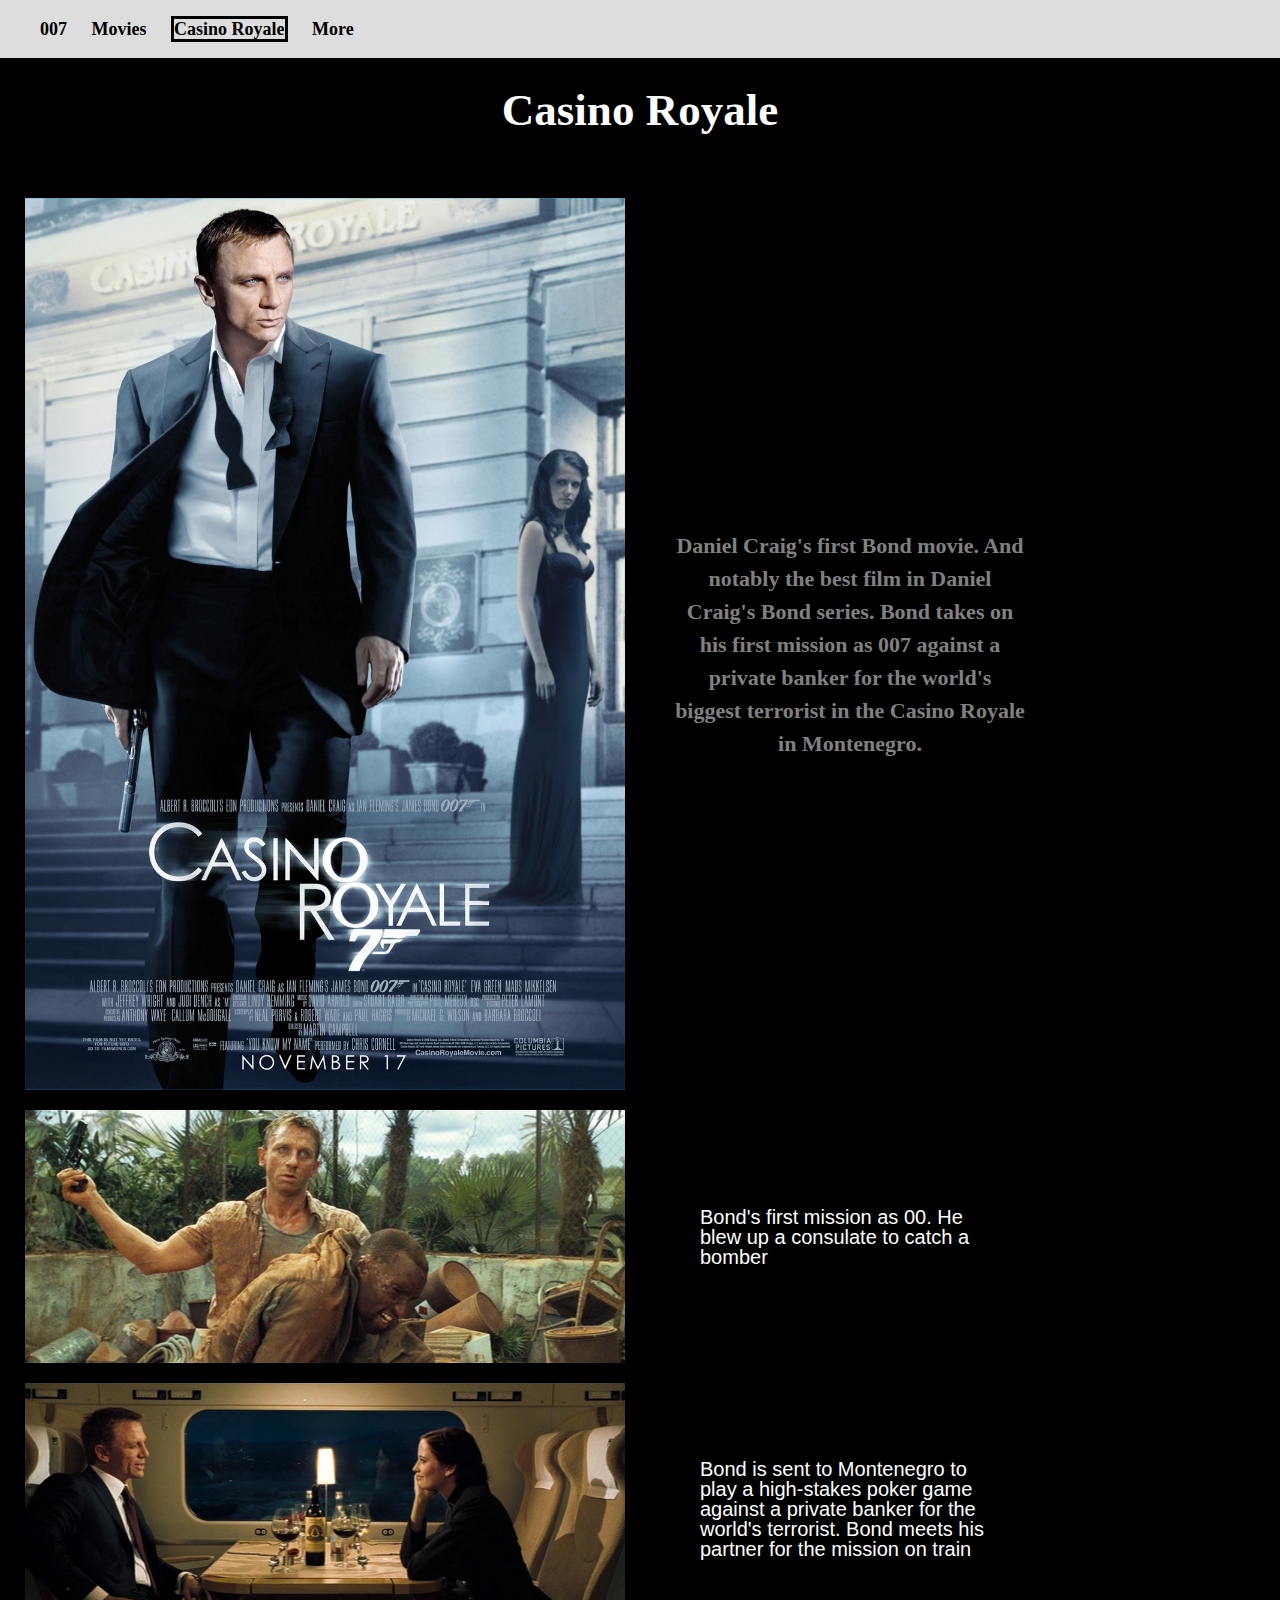
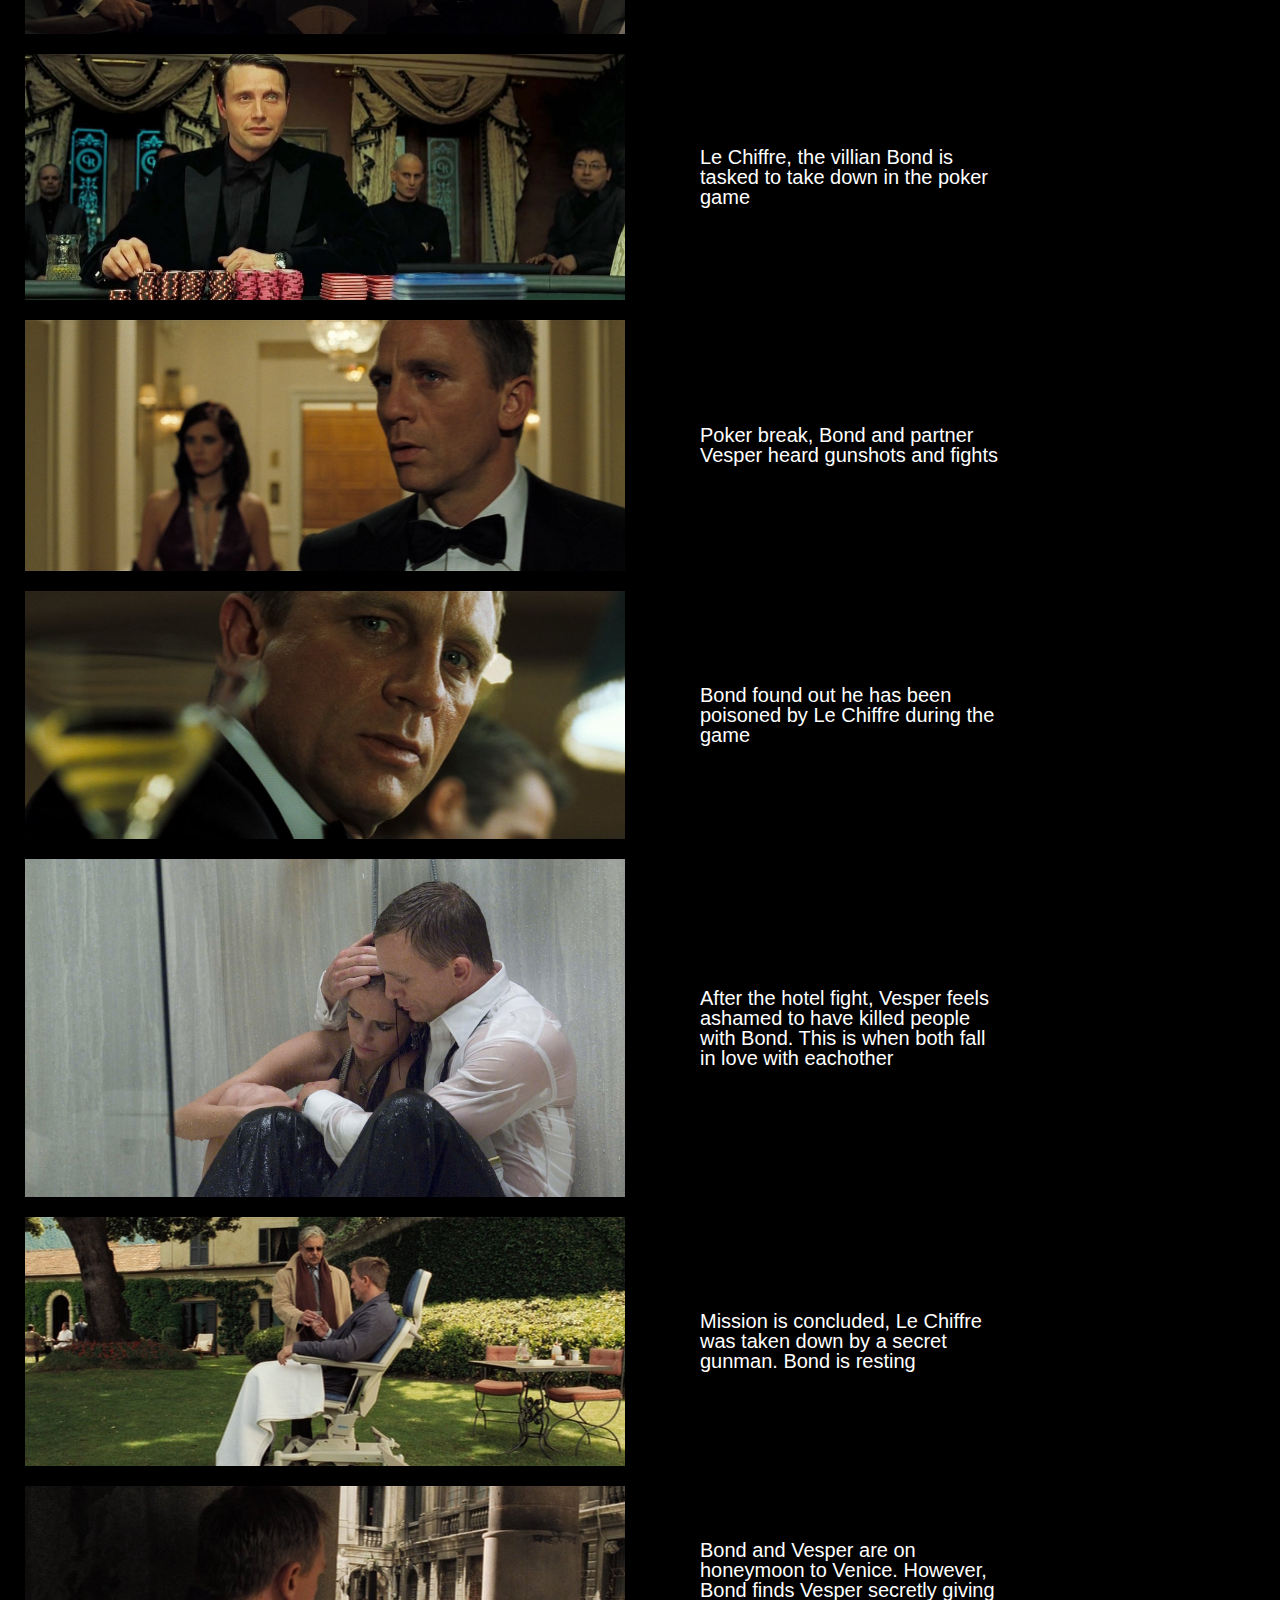
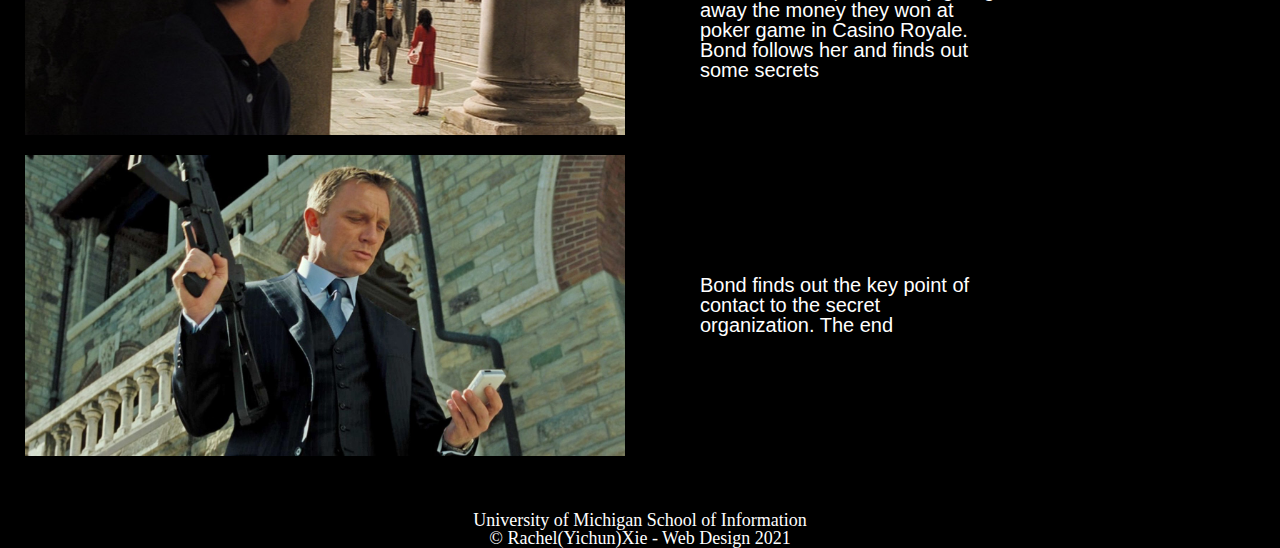
==== casinoroyal.html @ 3d625bf9 "Add files via upload" ====
<!DOCTYPE html>
<html lang="en">
  <head>
    <meta charset="utf-8">
    <meta name="viewport" content="width=device-width, initial-scale=1.0">

    <link rel="stylesheet" type="text/css" href="css/html5reset.css">
    <link rel="stylesheet" type="text/css" href="css/style.css">
   

    <title>Casino Royale</title>
  </head>
  <body>
    <div class="skip"><a href="#skip">Skip to Main Content</a></div>
   
    <nav>
        <ul>
            <li><a href="index.html">007</a></li>
            <li><a href="movies.html">Movies</a></li>
            <li><a class="current" href="casinoroyal.html">Casino Royale</a></li>
            <li><a href="more.html">More</a></li>
        </ul>
    </nav>
    
    <main class="container">
      
    <header id="main2">
      <h1 id="skip">Casino Royale</h1>
   
      <!-- <h2>Synopsis</h2> -->

    </header>
    
    <!-- <h2 id = "scene">Scenes</h2> -->
    <div class="scene"> 
        
          <img  src="images/haibao.png" alt="" />
          <h2><p id="bodytext">Daniel Craig's first Bond movie. And notably the best film in Daniel Craig's Bond series. Bond takes on his first mission as 007 against a private banker for the world's biggest terrorist in the Casino Royale in Montenegro. </p></h2>
      
          
          <img  src="images/gun.png" alt="" />
          <p>Bond's first mission as 00. He blew up a consulate to catch a bomber</p>
          <img  src="images/firstvesper.png" alt="" />
          <p>Bond is sent to Montenegro to play a high-stakes poker game against a private banker for the world's terrorist. Bond meets his partner for the mission on train</p>
          <img  src="images/lechieff.png" alt="" />
          <p>Le Chiffre, the villian Bond is tasked to take down in the poker game</p>
          <img  src="images/hotel1.png" alt="" />
          <p>Poker break, Bond and partner Vesper heard gunshots and fights</p>
          <img  src="images/poison.png" alt="" />
          <p>Bond found out he has been poisoned by Le Chiffre during the game</p>
          <img  src="images/vesperbond.png" alt="" />
          <p>After the hotel fight, Vesper feels ashamed to have killed people with Bond. This is when both fall in love with eachother</p>
          <img  src="images/rest1.png" alt="" />
          <p>Mission is concluded, Le Chiffre was taken down by a secret gunman. Bond is resting </p>
          <img  src="images/vesperbetray.png" alt="" />
          <p>Bond and Vesper are on honeymoon to Venice. However, Bond finds Vesper secretly giving away the money they won at poker game in Casino Royale. Bond follows her and finds out some secrets</p>
          <img  src="images/final.png" alt="" />
          <p>Bond finds out the key point of contact to the secret organization. The end</p>
          
         
    </div>
  
    </main>
    <footer>
      <p>University of Michigan School of Information <br/>
        &copy; Rachel(Yichun)Xie - Web Design 2021</p>
    </footer>
  </body>
</html>
---- css/style.css ----
html{
    scroll-behavior: smooth;
}

body{
  background-color: black;
  font-size: 18px;
  margin: 0;
  padding: 0;
  color: white;
  min-height: 100vh;
  display: grid;
  grid-template-rows: auto 1fr auto;
  
}



h1{
  font-size: 45px;
  line-height: 1;
  padding: 30px 0;
  text-align: center;
  color: white;
}

h2{
  font-size: 22px;
  line-height: 1.5;
  color: white;
  

}

nav ul{
  list-style-type: none;
}

nav li{
  display: inline;
  padding-right: 20px;
}

nav{
  background-color: #ddd;
  padding: 20px 40px;    
  text-align: left;   
}

header p{
  color: white;
  font-size: 20px;
  padding: 0 30px 20px 50px;
  text-align: left;
}

footer{
    
  background-color: black;
  color: white;
  padding-top: 30px;
  text-align: center;
}



nav a{
  color: black;
  font-weight: bold;
  
  text-decoration: none;
}
 
/* Requirement 2 code here*/
nav a:hover {
  text-decoration: underline;
  text-decoration-color: gold;
  
}
  


.current{
  border-color: black;
  border-style: solid;

}




.container{
  
  display:grid;
  grid-template-columns: 1fr 5fr 1fr;
  grid-template-rows: auto;
  grid-row-gap: 15px;
}


header{
  background-position: center; /* Parallax effect */
  color: white;
  height: 750px; /* Parallax effect */
  
  display: grid;
  
  grid-column: 1/ -1; 
  grid-row: 1/ span 1;
  
}



#main{
    position:static;
    color: white;
    height: 700px;
}

#main2{
    height: 100px;
}


#main3{
    height: 700px;
    
}

#bodytext{
  display: block;
    color: gray;
    text-align: center;
    
}

#bodytext2{
  display: block;
    color: gray;
    text-align: center;
    text-decoration: underline;


}


.scene{
    display: flex;
    flex-wrap: wrap;
    justify-content: center;
    align-items: center;
    flex-flow: column;
    flex-direction: column;
    margin: auto;

  }
 
    

.scene > img{
    display: block;
    border: none;
    margin: 10px;
    width:400px;
   
    
  }

.scene > p{

  font-family: sans-serif;
  padding-left: 50px;
  padding-right: 50px;


}
  
.scene > h2{

  padding-left: 25px;
  padding-right: 25px;

}

#para{
  padding-bottom: 50px;

  

}

.container > h2{

  display: grid;
  justify-content: center;

}

.skip a{
  background: white;
  left: 0;
  padding: 6px;
  -webkit-transition: top 1s ease-out;
  transition: top 1s ease-out;
  z-index: 1;

  
  position: absolute;
  top: -40px;

}


@media screen and (min-width: 900px){
  header{
    display: flex;
    flex-direction: column;
    justify-content: space-around;

  }
  .nav{
    display: flex;
    flex-direction: row;
    padding: 15px;

  }
  
  .scene{
    display: grid;
    grid-column-start: 1/ -1;
    grid-column-gap: 15px;
    grid-template-columns: 3fr 5fr;
    margin: auto;
    padding: 15px;
    overflow: scroll;
   
  
  }

  
.scene > p{
  font-size: 20px;
  width: 300px;



}
  .scene > img{

    display: inline-block;
    border: none;
    margin: 10px;
    width:600px;

  }

  .scene > iframe{
    width: 600px;
    height: 400px;




  }


}
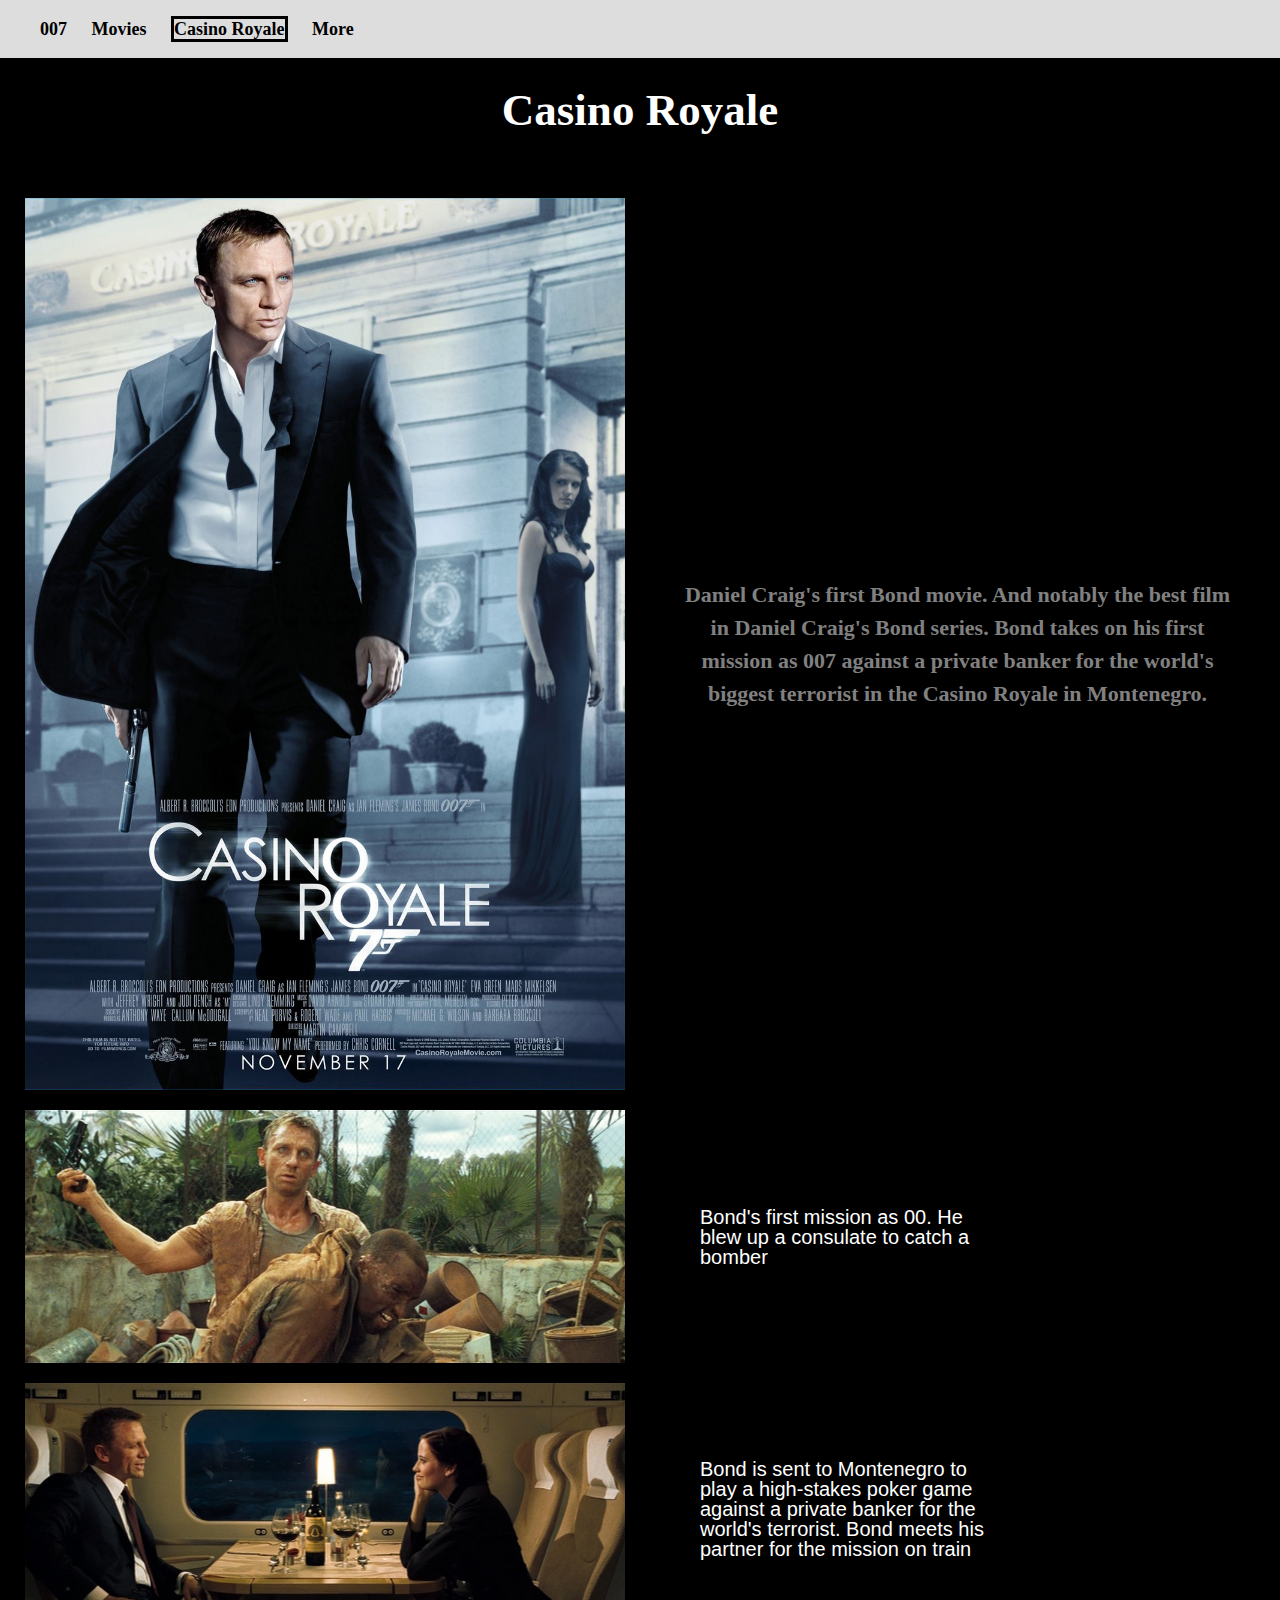
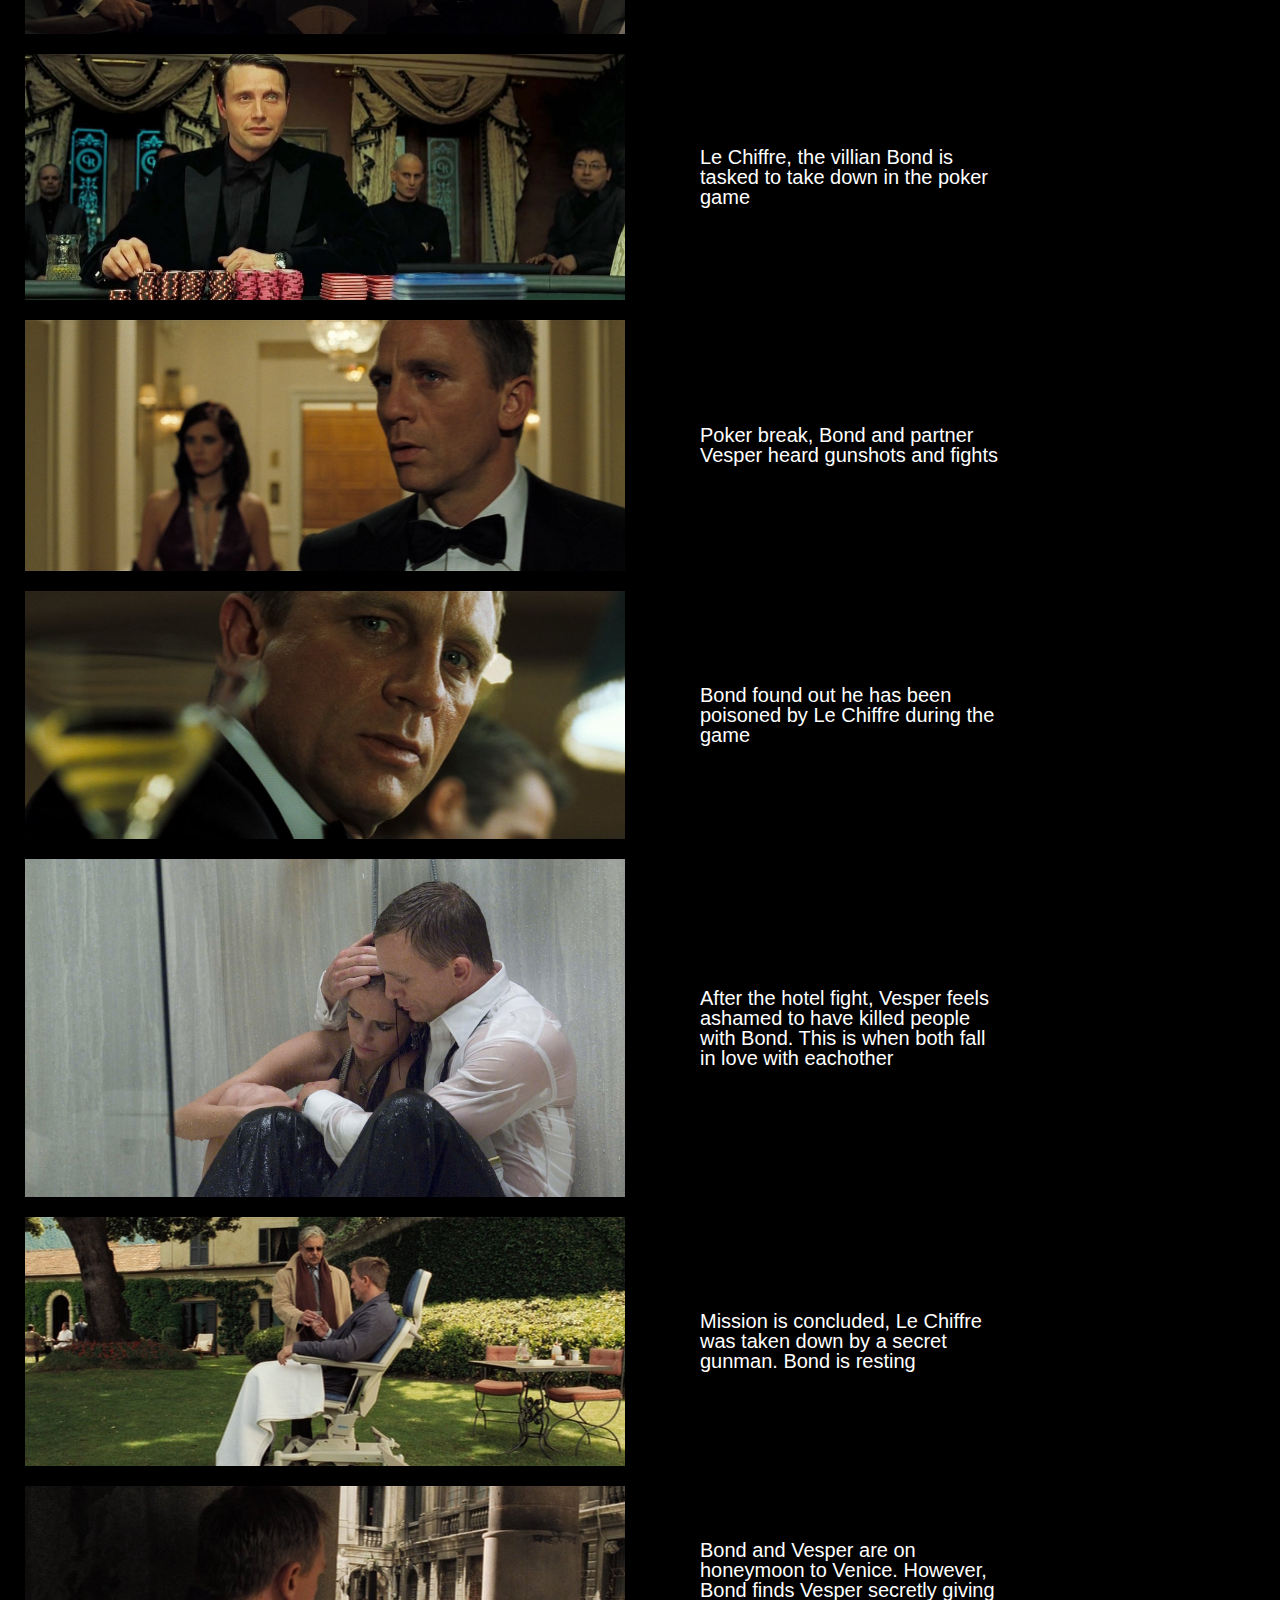
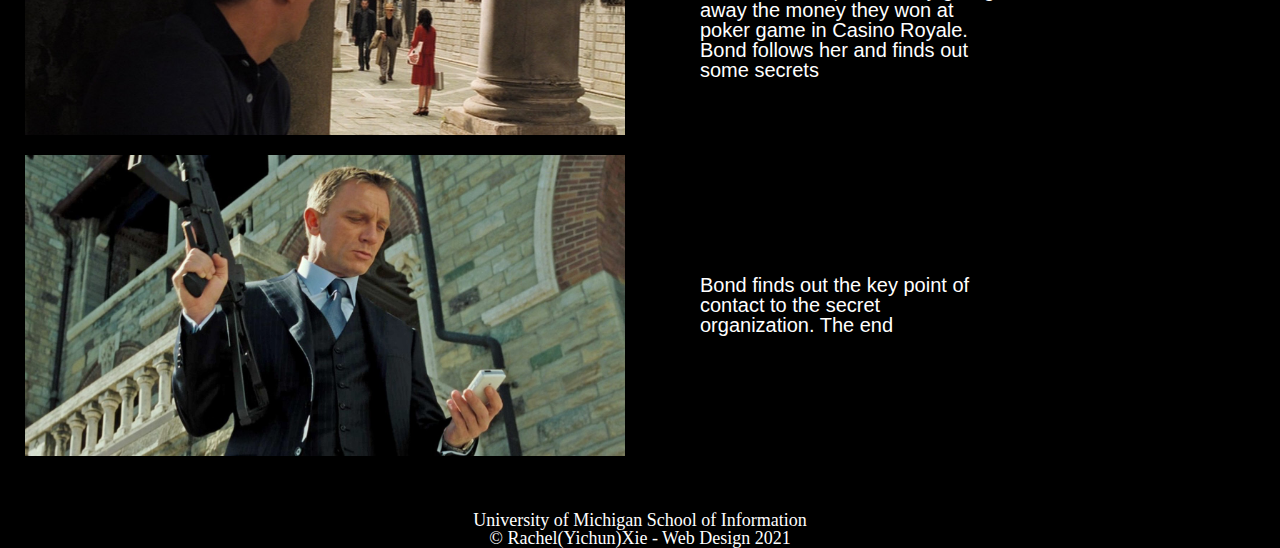
==== commit ad8c5566: "c" ====
--- a/casinoroyal.html
+++ b/casinoroyal.html
@@ -39,7 +39,7 @@
       
           
           <img  src="images/gun.png" alt="" />
-          <p>Bond's first mission as 00. He blew up a consulate to catch a bomber</p>
+          <p >Bond's first mission as 00. He blew up a consulate to catch a bomber</p>
           <img  src="images/firstvesper.png" alt="" />
           <p>Bond is sent to Montenegro to play a high-stakes poker game against a private banker for the world's terrorist. Bond meets his partner for the mission on train</p>
           <img  src="images/lechieff.png" alt="" />
--- a/css/style.css
+++ b/css/style.css
@@ -92,7 +92,7 @@
 .container{
   
   display:grid;
-  grid-template-columns: 1fr 5fr 1fr;
+  grid-template-columns: 100%;
   grid-template-rows: auto;
   grid-row-gap: 15px;
 }
@@ -141,9 +141,13 @@
     text-align: center;
     text-decoration: underline;
 
-
-}
-
+}
+
+#bodytext3{
+  display: block;
+    text-align: center;
+    
+}
 
 .scene{
     display: flex;
@@ -185,9 +189,6 @@
 
 #para{
   padding-bottom: 50px;
-
-  
-
 }
 
 .container > h2{
@@ -212,7 +213,7 @@
 }
 
 
-@media screen and (min-width: 900px){
+@media screen and (min-width: 800px){
   header{
     display: flex;
     flex-direction: column;
@@ -230,15 +231,26 @@
     display: grid;
     grid-column-start: 1/ -1;
     grid-column-gap: 15px;
-    grid-template-columns: 3fr 5fr;
+    grid-template-columns: 1fr 1fr;
+    align-content: center;
     margin: auto;
     padding: 15px;
     overflow: scroll;
    
-  
-  }
-
-  
+  }
+
+  .container{
+  
+    display:grid;
+    grid-template-columns: 100%;
+    grid-template-rows: auto;
+    grid-row-gap: 15px;
+  }
+
+
+
+
+
 .scene > p{
   font-size: 20px;
   width: 300px;
@@ -259,9 +271,6 @@
     width: 600px;
     height: 400px;
 
-
-
-
   }
 
 
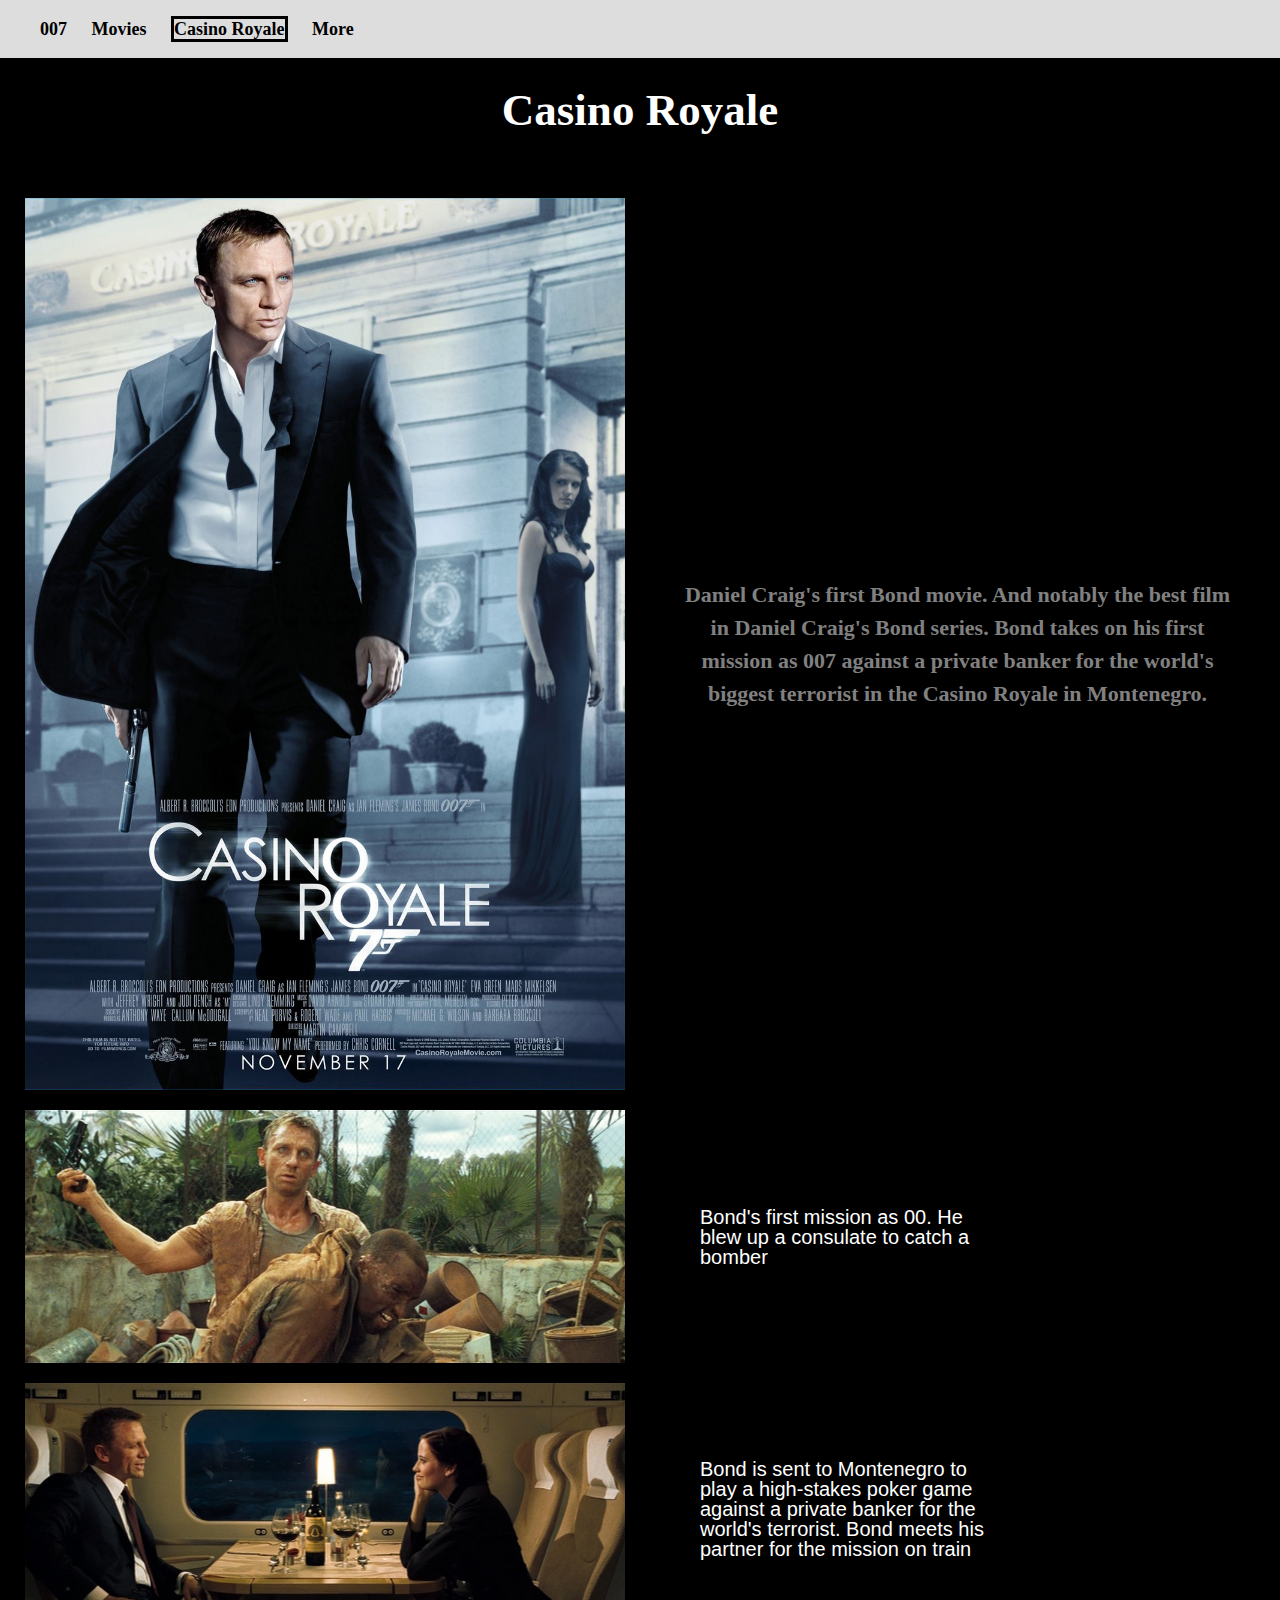
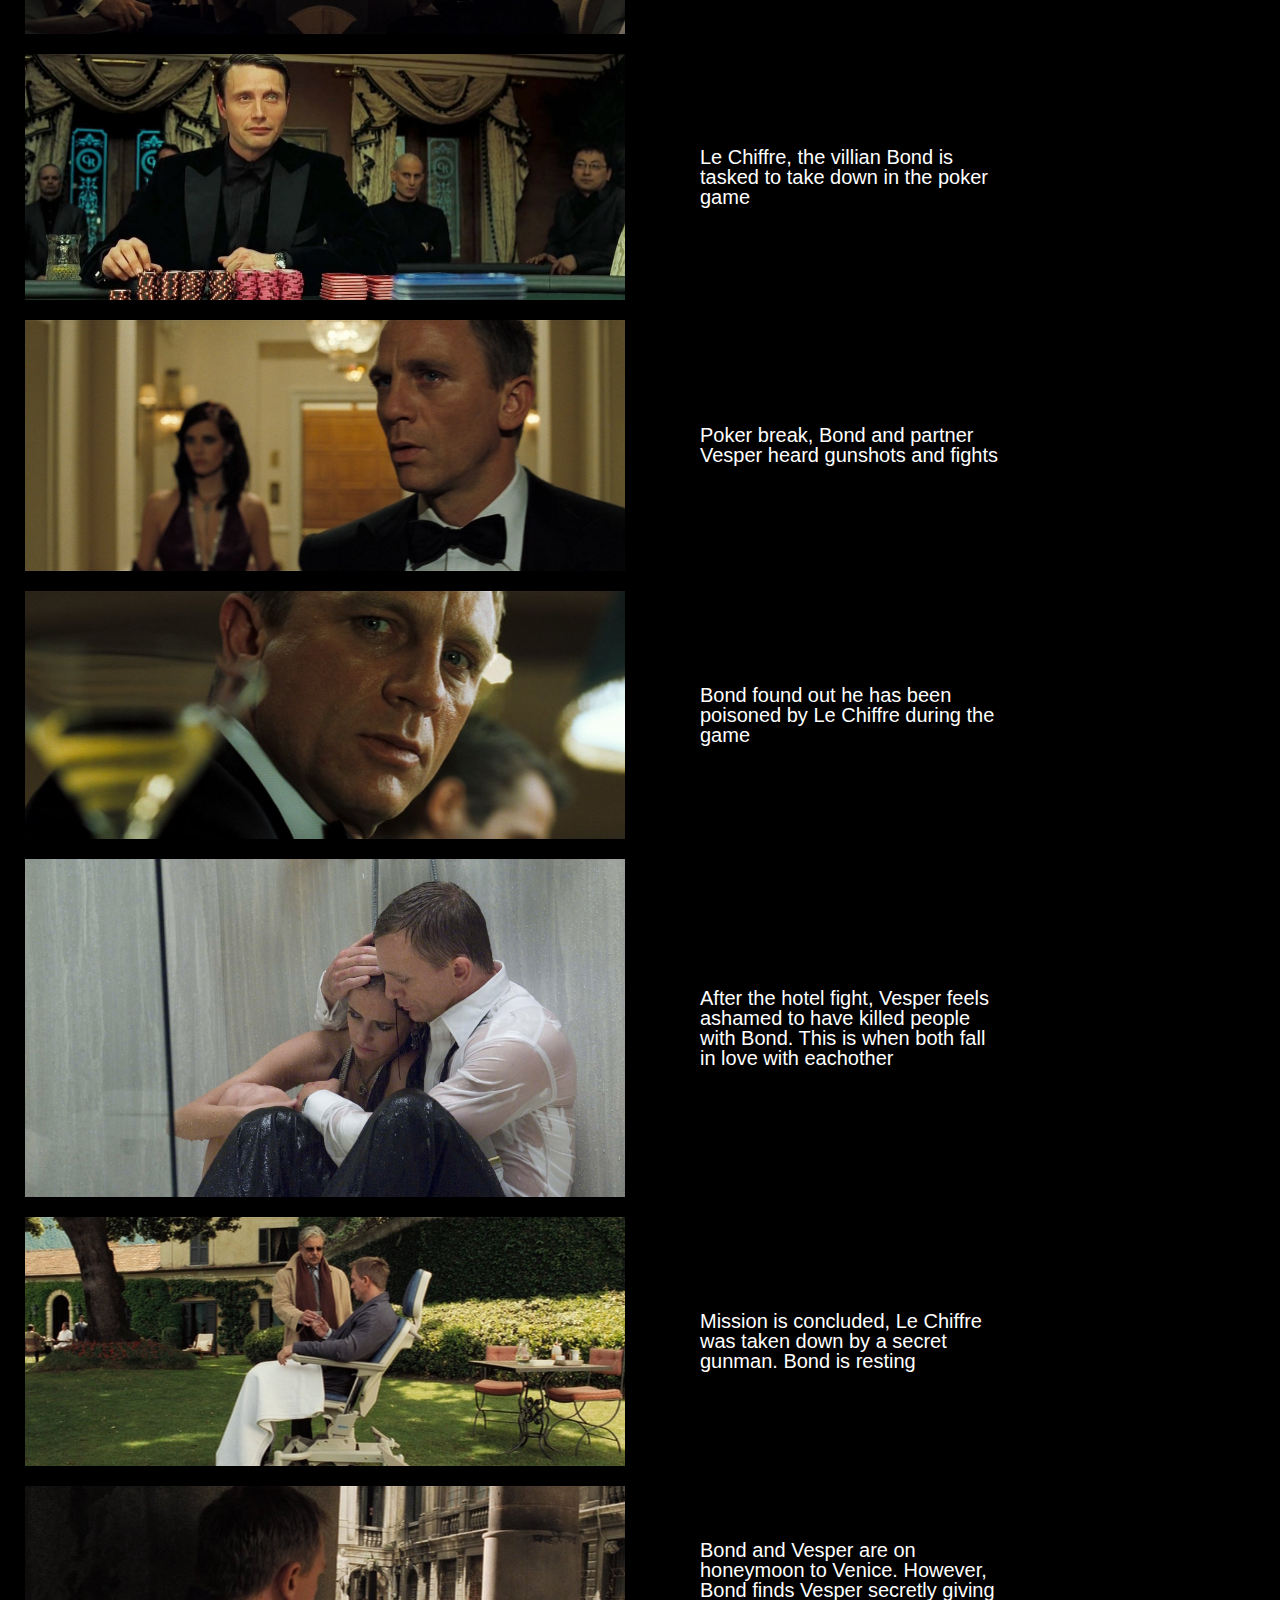
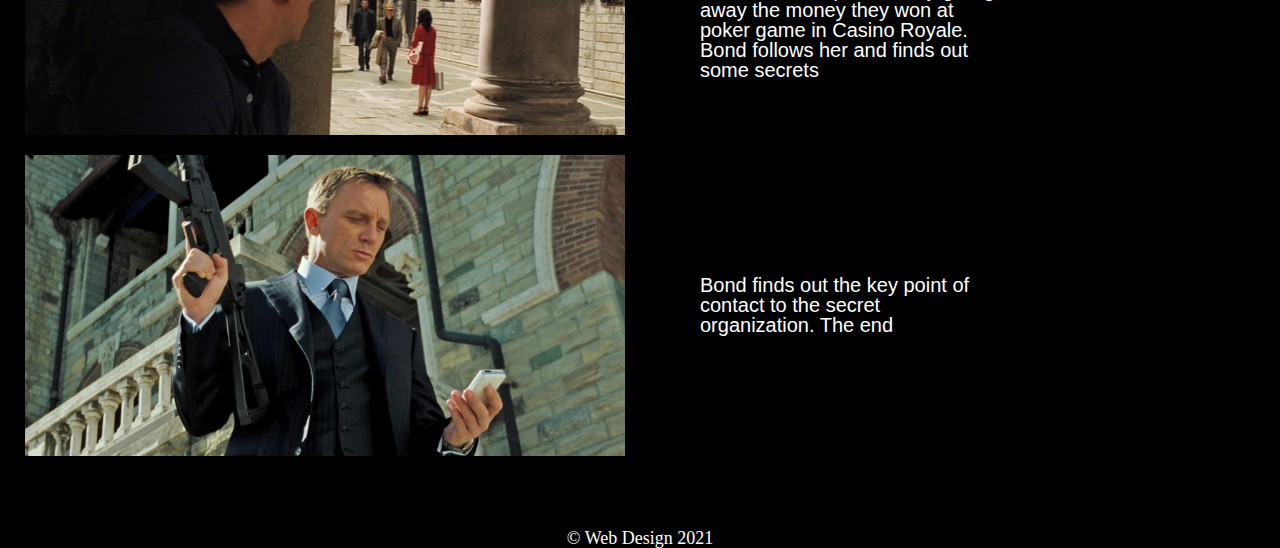
==== commit b49044a3: "c" ====
--- a/casinoroyal.html
+++ b/casinoroyal.html
@@ -62,8 +62,8 @@
   
     </main>
     <footer>
-      <p>University of Michigan School of Information <br/>
-        &copy; Rachel(Yichun)Xie - Web Design 2021</p>
+      <p> <br/>
+        &copy; Web Design 2021</p>
     </footer>
   </body>
 </html>
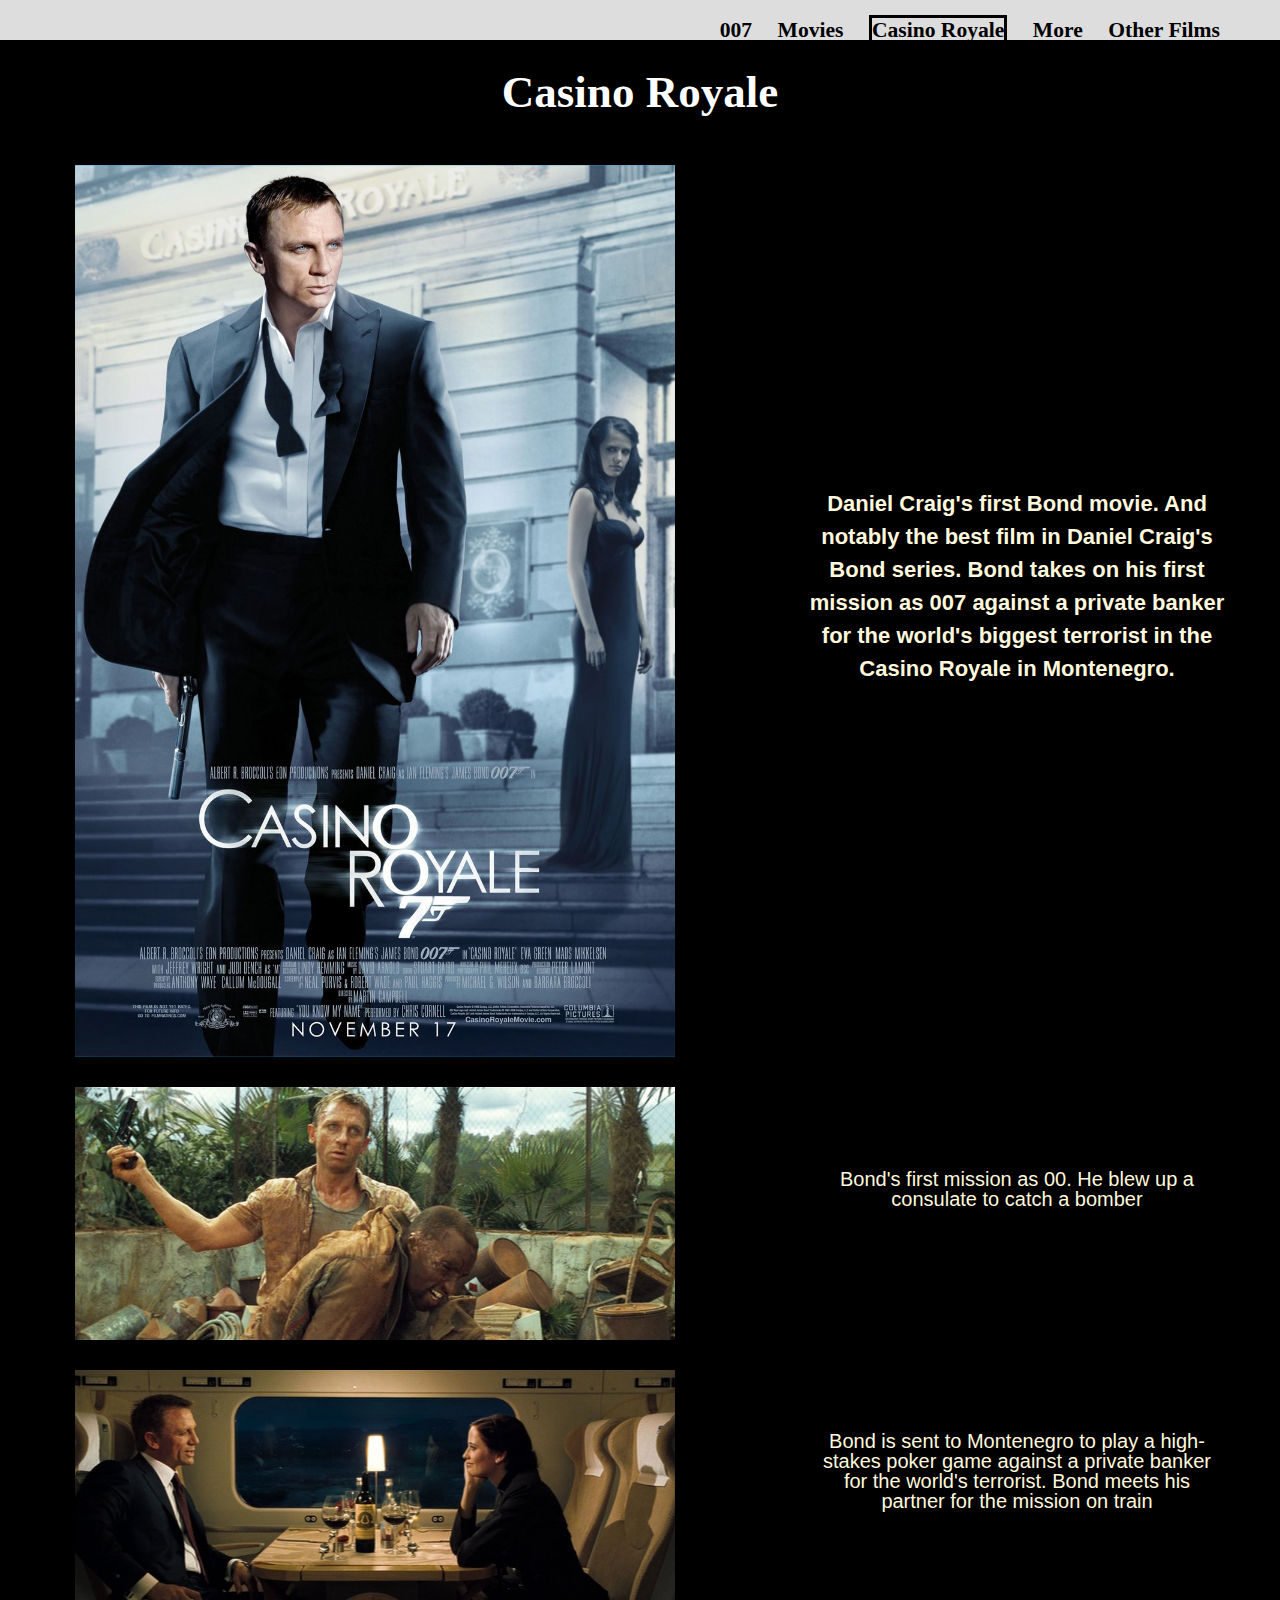
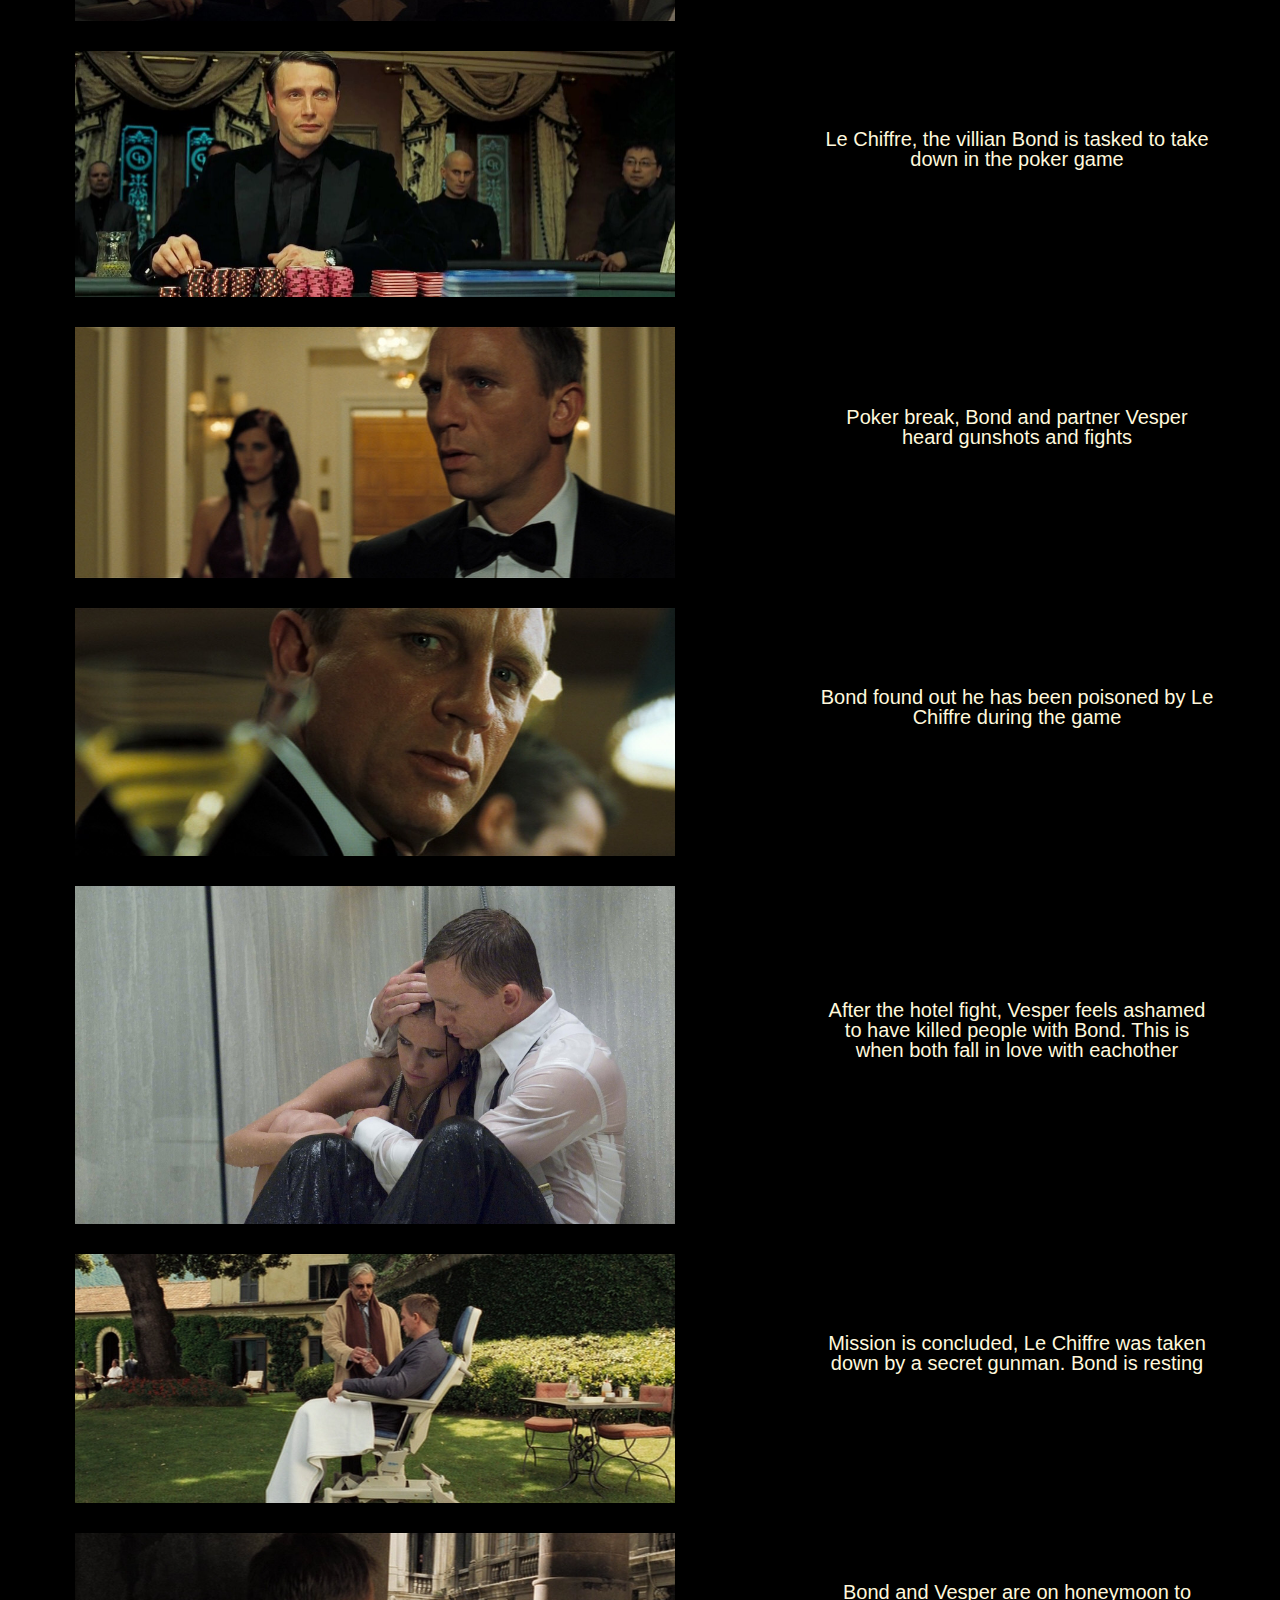
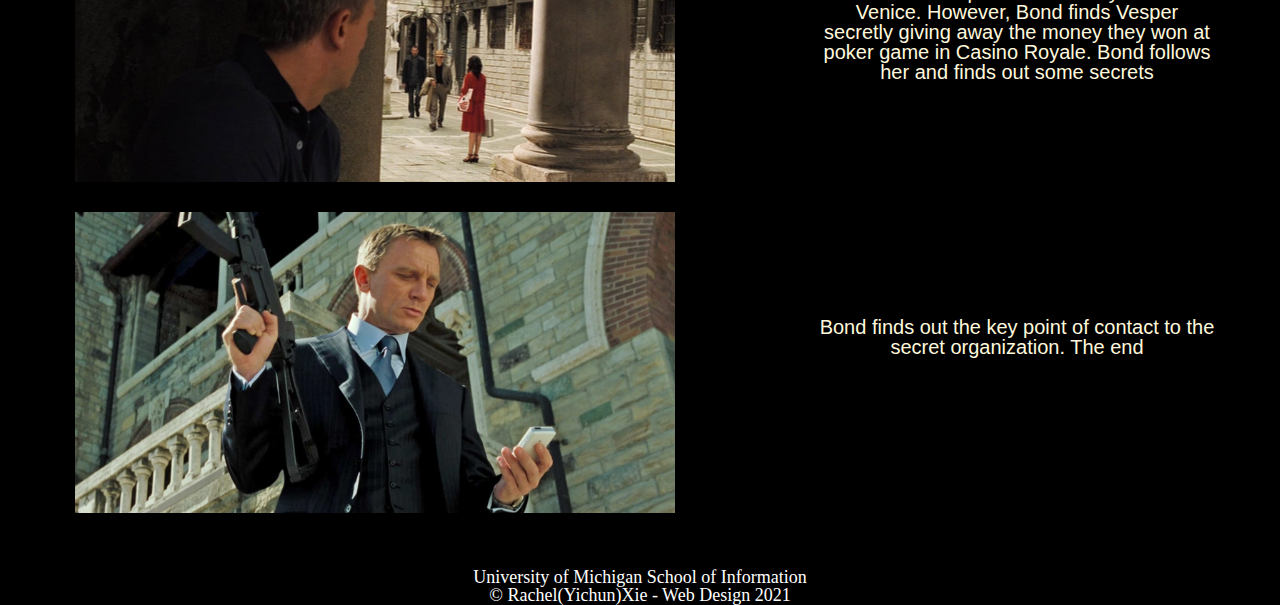
==== commit cc295aaf: "c" ====
--- a/casinoroyal.html
+++ b/casinoroyal.html
@@ -19,10 +19,11 @@
             <li><a href="movies.html">Movies</a></li>
             <li><a class="current" href="casinoroyal.html">Casino Royale</a></li>
             <li><a href="more.html">More</a></li>
+            <li><a href="Other.html">Other Films</a></li>
         </ul>
     </nav>
     
-    <main class="container">
+    <main >
       
     <header id="main2">
       <h1 id="skip">Casino Royale</h1>
@@ -34,36 +35,50 @@
     <!-- <h2 id = "scene">Scenes</h2> -->
     <div class="scene"> 
         
-          <img  src="images/haibao.png" alt="" />
-          <h2><p id="bodytext">Daniel Craig's first Bond movie. And notably the best film in Daniel Craig's Bond series. Bond takes on his first mission as 007 against a private banker for the world's biggest terrorist in the Casino Royale in Montenegro. </p></h2>
+          <img src="images/haibao.png" alt="man in suit with a gun"> </img>
+          <h2><p id="para">Daniel Craig's first Bond movie. And notably the best film in Daniel Craig's Bond series. Bond takes on his first mission as 007 against a private banker for the world's biggest terrorist in the Casino Royale in Montenegro. </p></h2>
       
           
-          <img  src="images/gun.png" alt="" />
-          <p >Bond's first mission as 00. He blew up a consulate to catch a bomber</p>
-          <img  src="images/firstvesper.png" alt="" />
-          <p>Bond is sent to Montenegro to play a high-stakes poker game against a private banker for the world's terrorist. Bond meets his partner for the mission on train</p>
-          <img  src="images/lechieff.png" alt="" />
-          <p>Le Chiffre, the villian Bond is tasked to take down in the poker game</p>
-          <img  src="images/hotel1.png" alt="" />
-          <p>Poker break, Bond and partner Vesper heard gunshots and fights</p>
-          <img  src="images/poison.png" alt="" />
-          <p>Bond found out he has been poisoned by Le Chiffre during the game</p>
-          <img  src="images/vesperbond.png" alt="" />
-          <p>After the hotel fight, Vesper feels ashamed to have killed people with Bond. This is when both fall in love with eachother</p>
+          <img src="images/gun.png" alt="man held another man by his neck with a gun"></img>
+          <p id="para">Bond's first mission as 00. He blew up a consulate to catch a bomber</p>
+          <img   src="images/firstvesper.png" alt="man and woman on the train with wine" />
+          <p id="para">Bond is sent to Montenegro to play a high-stakes poker game against a private banker for the world's terrorist. Bond meets his partner for the mission on train</p>
+          <img  src="images/lechieff.png" alt="villain at the poker table in casino" />
+          <p id="para">Le Chiffre, the villian Bond is tasked to take down in the poker game</p>
+          <img  src="images/hotel1.png" alt="man and woman in frame shocked" />
+          <p id="para">Poker break, Bond and partner Vesper heard gunshots and fights</p>
+          <img  src="images/poison.png" alt="man found out poison in his drink" />
+          <p id="para">Bond found out he has been poisoned by Le Chiffre during the game</p>
+          <img  src="images/vesperbond.png" alt="man hold crying woman in shower" />
+          <p id="para">After the hotel fight, Vesper feels ashamed to have killed people with Bond. This is when both fall in love with eachother</p>
           <img  src="images/rest1.png" alt="" />
-          <p>Mission is concluded, Le Chiffre was taken down by a secret gunman. Bond is resting </p>
+          <p id="para">Mission is concluded, Le Chiffre was taken down by a secret gunman. Bond is resting </p>
           <img  src="images/vesperbetray.png" alt="" />
-          <p>Bond and Vesper are on honeymoon to Venice. However, Bond finds Vesper secretly giving away the money they won at poker game in Casino Royale. Bond follows her and finds out some secrets</p>
+          <p id="para">Bond and Vesper are on honeymoon to Venice. However, Bond finds Vesper secretly giving away the money they won at poker game in Casino Royale. Bond follows her and finds out some secrets</p>
           <img  src="images/final.png" alt="" />
-          <p>Bond finds out the key point of contact to the secret organization. The end</p>
+          <p id="para">Bond finds out the key point of contact to the secret organization. The end</p>
           
          
     </div>
+
+
+    <!-- <div class="flip-card">
+      <div class="flip-card-inner">
+        <div class="flip-card-front">
+          <img src="img/haibao.png" alt="Avatar" >
+        </div>
+        <div class="flip-card-back">
+          <h1>John Doe</h1>
+          <p>Architect & Engineer</p>
+          <p>We love that guy</p>
+        </div>
+      </div>
+    </div> -->
   
     </main>
     <footer>
-      <p> <br/>
-        &copy; Web Design 2021</p>
+      <p> University of Michigan School of Information <br/>
+        &copy; Rachel(Yichun)Xie - Web Design 2021</p>
     </footer>
   </body>
 </html>
--- a/css/style.css
+++ b/css/style.css
@@ -9,9 +9,9 @@
   padding: 0;
   color: white;
   min-height: 100vh;
-  display: grid;
+  /* display: grid;
   grid-template-rows: auto 1fr auto;
-  
+   */
 }
 
 
@@ -34,6 +34,7 @@
 
 nav ul{
   list-style-type: none;
+
 }
 
 nav li{
@@ -89,24 +90,11 @@
 
 
 
-.container{
-  
-  display:grid;
-  grid-template-columns: 100%;
-  grid-template-rows: auto;
-  grid-row-gap: 15px;
-}
-
-
 header{
   background-position: center; /* Parallax effect */
   color: white;
   height: 750px; /* Parallax effect */
   
-  display: grid;
-  
-  grid-column: 1/ -1; 
-  grid-row: 1/ span 1;
   
 }
 
@@ -140,7 +128,9 @@
     color: gray;
     text-align: center;
     text-decoration: underline;
-
+    font-family: Verdana, Geneva, Tahoma, sans-serif;
+    text-decoration-style: double;
+   
 }
 
 #bodytext3{
@@ -150,23 +140,69 @@
 }
 
 .scene{
-    display: flex;
+
+  display: flex;
+  flex-wrap: wrap;
+  justify-content: center;
+  align-items: center;
+  flex-flow: column;
+  flex-direction: column;
+  margin: auto;
+  padding-right: 30px;
+  padding-left: 30px;
+  
+  padding-top: 20px;
+  padding-bottom: 20px;
+  padding-left: 20px;
+  padding-right: 20px;
+
+
+  
+
+
+    /* display: grid;
     flex-wrap: wrap;
     justify-content: center;
     align-items: center;
+    margin-bottom: 70px;
     flex-flow: column;
     flex-direction: column;
+    margin: auto; */
+
+    /* display: grid;
+    grid-template-columns: 1.5fr 1fr;
+    grid-column: 1/4;
+    grid-row: auto;
+    grid-column-gap: 20px;
     margin: auto;
-
-  }
- 
-    
+    padding: 15px;
+    overflow: scroll; */
+
+
+
+
+}
+
+   
+    
+
+/* #cover{
+
+  display: flex;
+  justify-content: space-around;
+
+} */
 
 .scene > img{
-    display: block;
+    display: grid;
     border: none;
     margin: 10px;
-    width:400px;
+    border: lightslategrey;
+
+    max-width: 500px;
+    padding-left: 50px;
+    padding-right: 50px;
+
    
     
   }
@@ -176,6 +212,8 @@
   font-family: sans-serif;
   padding-left: 50px;
   padding-right: 50px;
+  border-style: dashed;
+  
 
 
 }
@@ -187,15 +225,12 @@
 
 }
 
-#para{
-  padding-bottom: 50px;
-}
-
-.container > h2{
-
-  display: grid;
-  justify-content: center;
-
+
+
+
+.moreflex > iframe{
+  width:480px;
+  height:300px;
 }
 
 .skip a{
@@ -212,66 +247,124 @@
 
 }
 
-
-@media screen and (min-width: 800px){
-  header{
+.moreflex{
+
     display: flex;
     flex-direction: column;
-    justify-content: space-around;
-
-  }
-  .nav{
-    display: flex;
-    flex-direction: row;
-    padding: 15px;
-
-  }
+    align-content: center;
+    justify-content: center;
+    align-items: center;
+    padding-top: 20px;
+    padding-bottom: 20px;
+    padding-left: 20px;
+    padding-right: 20px;
+    flex-flow: column;
+}
+
+#para{
+
+  color:  cornsilk;
+  font-family: sans-serif;
+  text-align: center;
+  padding-bottom: 50px;
+  border-style: dashed;
+
+
+
+}
+
+
+/* .flip-card {
+  background-color: transparent;
+  width: 300px;
+  height: 200px;
+  border: 1px solid #f1f1f1;
+  perspective: 1000px;
+  min-width: 500px;
+  padding-left: 50px;
+  padding-right: 50px; */
+
+
+
+@media screen and (min-width: 800px){
   
   .scene{
+
     display: grid;
-    grid-column-start: 1/ -1;
-    grid-column-gap: 15px;
-    grid-template-columns: 1fr 1fr;
+    grid-template-columns: 1.5fr 1fr;
+    grid-template-rows: auto;
+    grid-column-gap: 20px;
+    justify-content: center;
     align-content: center;
+    align-items: center;
+    grid-template-columns: repeat(auto-fill);
+    grid-gap: 10px;
     margin: auto;
     padding: 15px;
-    overflow: scroll;
+    overflow: hidden;
    
   }
 
-  .container{
-  
-    display:grid;
-    grid-template-columns: 100%;
-    grid-template-rows: auto;
-    grid-row-gap: 15px;
-  }
-
-
-
+
+
+.scene > img{
+
+  margin:10px;
+  min-width: 600px;
+  
+}
 
 
 .scene > p{
   font-size: 20px;
-  width: 300px;
-
-
-
-}
-  .scene > img{
-
-    display: inline-block;
-    border: none;
-    margin: 10px;
-    width:600px;
-
-  }
-
-  .scene > iframe{
-    width: 600px;
-    height: 400px;
-
-  }
-
-
-}+
+}
+  
+  .moreflex > iframe{
+    width: 650px;
+    height: 450px;
+
+  }
+
+  nav ul{
+    
+    float: right;
+    font-size: larger;
+    
+  }
+
+}
+
+
+@media screen and (min-width: 1200px){
+  .moreflex {
+
+  /* display: flex;
+  flex-flow: row;
+  flex-wrap: wrap;
+  justify-content: center;
+  align-items: center;
+  flex-flow: column;
+  flex-direction: column;
+  margin: auto; 
+  } */
+
+
+
+
+  .moreflex > iframe{
+    width: 730px;
+    height: 520px;
+  }
+
+
+  nav ul{
+    
+    float: right;
+    font-size: larger;
+    
+  }
+
+
+
+  }}}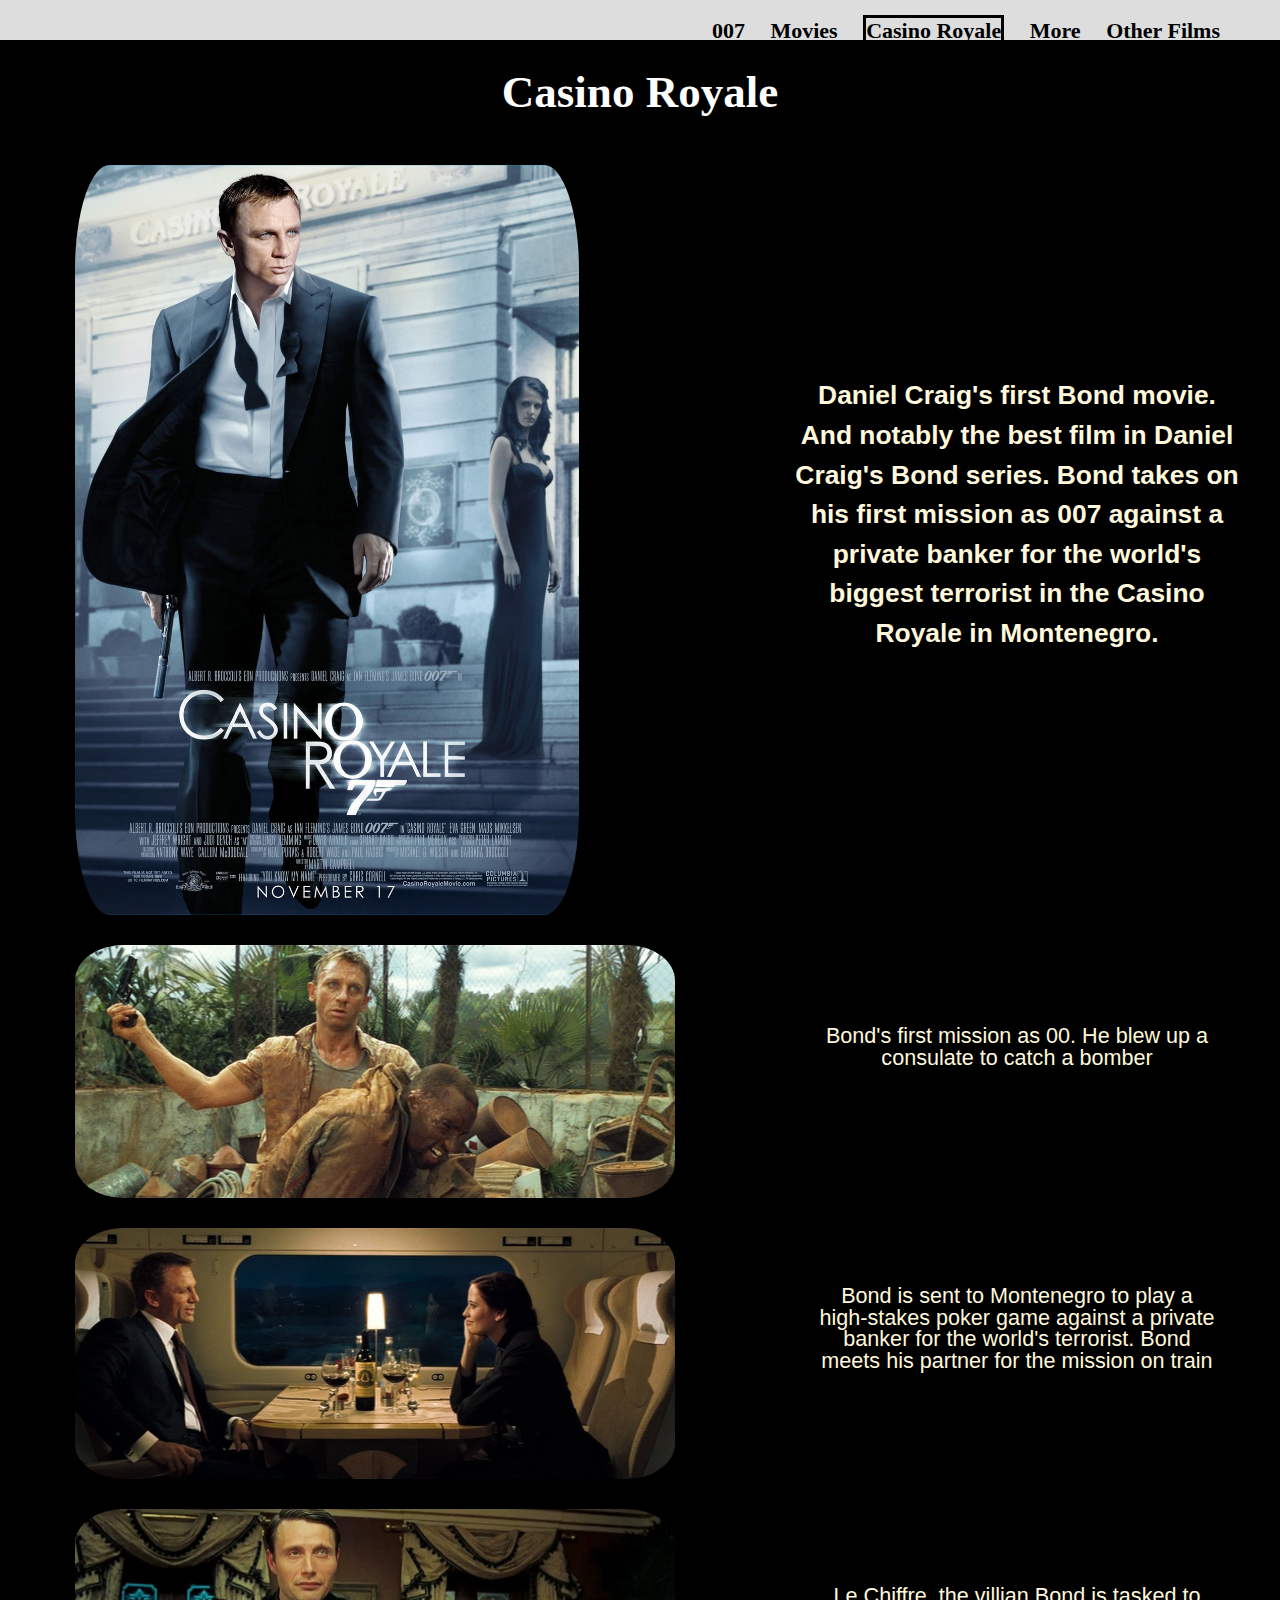
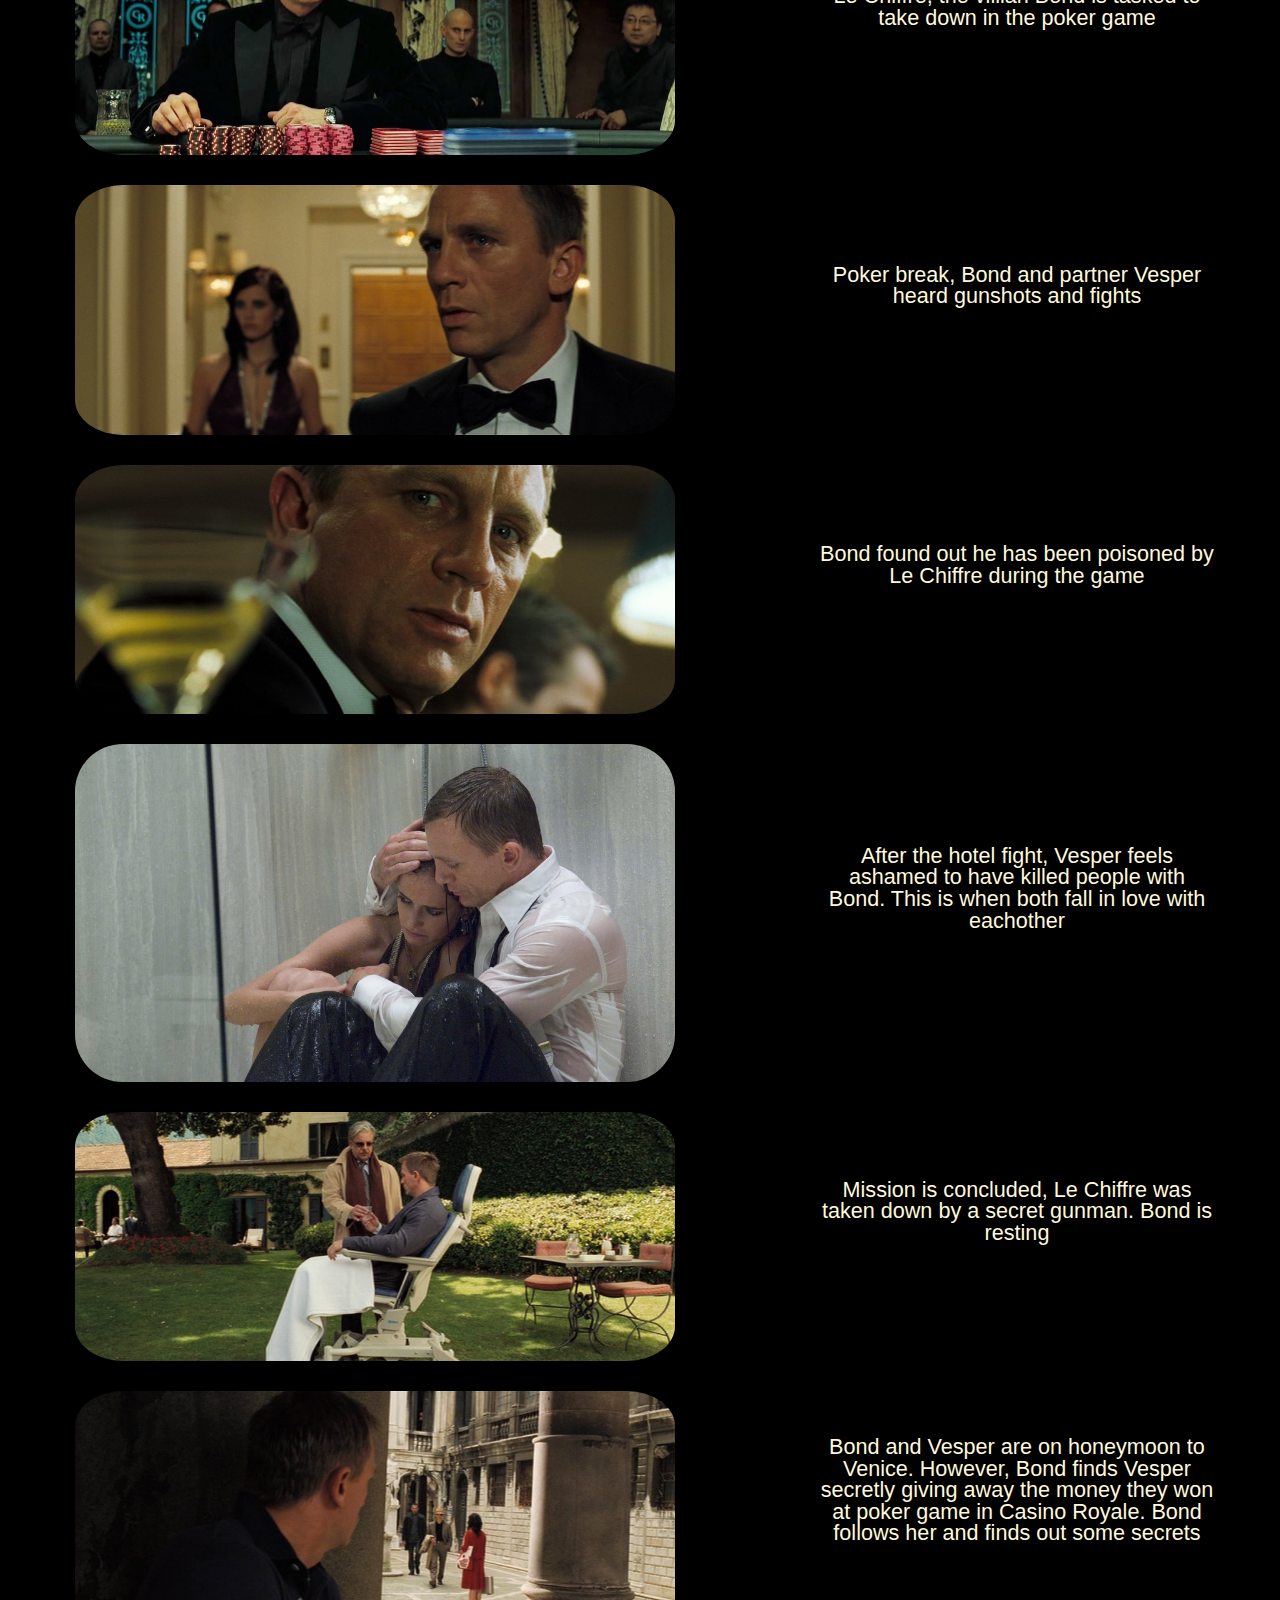
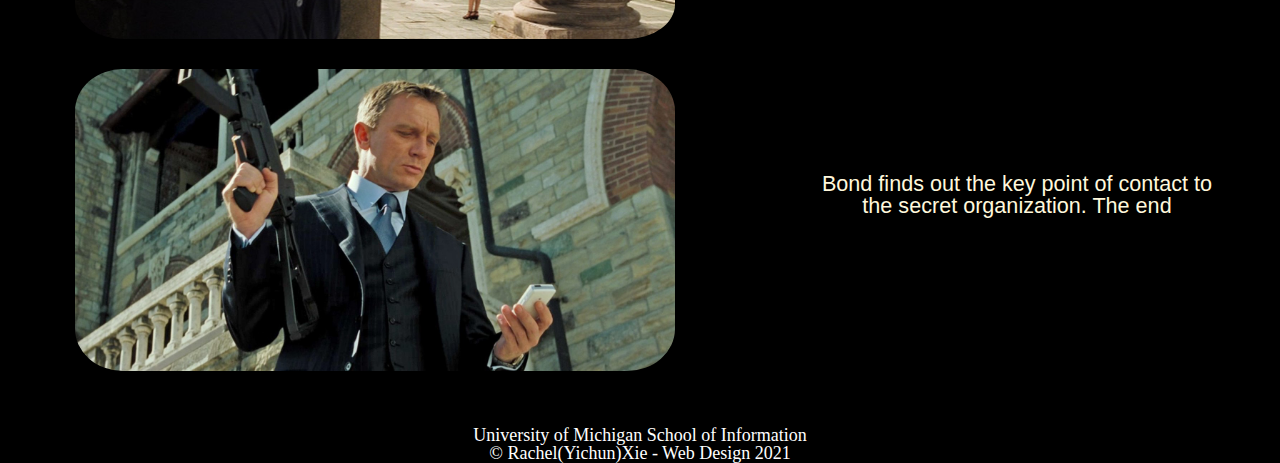
==== commit 46f0b98a: "ex" ====
--- a/casinoroyal.html
+++ b/casinoroyal.html
@@ -33,9 +33,9 @@
     </header>
     
     <!-- <h2 id = "scene">Scenes</h2> -->
-    <div class="scene"> 
+    <div class="scene" class="parallax"> 
         
-          <img src="images/haibao.png" alt="man in suit with a gun"> </img>
+          <img src="images/haibao.png" alt="man in suit with a gun" > </img>
           <h2><p id="para">Daniel Craig's first Bond movie. And notably the best film in Daniel Craig's Bond series. Bond takes on his first mission as 007 against a private banker for the world's biggest terrorist in the Casino Royale in Montenegro. </p></h2>
       
           
@@ -51,11 +51,11 @@
           <p id="para">Bond found out he has been poisoned by Le Chiffre during the game</p>
           <img  src="images/vesperbond.png" alt="man hold crying woman in shower" />
           <p id="para">After the hotel fight, Vesper feels ashamed to have killed people with Bond. This is when both fall in love with eachother</p>
-          <img  src="images/rest1.png" alt="" />
+          <img  src="images/rest1.png" alt="007 resting beside the lake, a friend is vising" />
           <p id="para">Mission is concluded, Le Chiffre was taken down by a secret gunman. Bond is resting </p>
-          <img  src="images/vesperbetray.png" alt="" />
+          <img  src="images/vesperbetray.png" alt="woman in secret trade deal with enemies, 007 finds out" />
           <p id="para">Bond and Vesper are on honeymoon to Venice. However, Bond finds Vesper secretly giving away the money they won at poker game in Casino Royale. Bond follows her and finds out some secrets</p>
-          <img  src="images/final.png" alt="" />
+          <img  src="images/final.png" alt="007 in suit holding a shotgun with a phone in hand" />
           <p id="para">Bond finds out the key point of contact to the secret organization. The end</p>
           
          
--- a/css/style.css
+++ b/css/style.css
@@ -93,10 +93,74 @@
 header{
   background-position: center; /* Parallax effect */
   color: white;
-  height: 750px; /* Parallax effect */
-  
-  
-}
+  height: auto; 
+  
+  
+}
+
+
+.flip-card {
+  background-color: transparent;
+  width: 400px;
+  height: 600px;
+  position: relative;
+ 
+  border-radius: 14%;
+
+  perspective: 1000px; /* Remove this if you don't want the 3D effect */
+}
+
+/* This container is needed to position the front and back side */
+.flip-card-inner {
+  /* position: relative; */
+  
+  text-align: center;
+  transition: transform 0.8s;
+  transform-style: preserve-3d;
+}
+
+/* Do an horizontal flip when you move the mouse over the flip box container */
+.flip-card:hover .flip-card-inner {
+  transform: rotateY(180deg);
+}
+
+/* Position the front and back side */
+.flip-card-front, .flip-card-back {
+  position: absolute;
+  width: 100%;
+  height: 100%;
+  -webkit-backface-visibility: hidden; /* Safari */
+  backface-visibility: hidden;
+}
+
+/* Style the front side (fallback if image is missing) */
+.flip-card-front {
+  background-color: #bbb;
+  color: black;
+}
+
+/* Style the back side */
+.flip-card-back {
+  background-color:lightslategrey;
+  color: white;
+  transform: rotateY(180deg);
+}
+
+
+
+
+
+#logo{
+  animation-name: logo;
+  animation-duration: 5s;
+
+}
+
+@keyframes logo{
+from {opacity: 0.0; width: 50px;}
+to {opacity: 1.0; width: 425px;} 
+}	
+
 
 
 
@@ -184,6 +248,7 @@
 }
 
    
+
     
 
 /* #cover{
@@ -202,6 +267,7 @@
     max-width: 500px;
     padding-left: 50px;
     padding-right: 50px;
+    border-radius: 14%;
 
    
     
@@ -213,6 +279,7 @@
   padding-left: 50px;
   padding-right: 50px;
   border-style: dashed;
+  font-size: larger;
   
 
 
@@ -259,15 +326,18 @@
     padding-left: 20px;
     padding-right: 20px;
     flex-flow: column;
+    
 }
 
 #para{
 
-  color:  cornsilk;
+  color:cornsilk;
   font-family: sans-serif;
   text-align: center;
   padding-bottom: 50px;
   border-style: dashed;
+  font-size: larger;
+  
 
 
 
@@ -286,14 +356,14 @@
 
 
 
-@media screen and (min-width: 800px){
+@media screen and (min-width: 700px){
   
   .scene{
 
     display: grid;
     grid-template-columns: 1.5fr 1fr;
     grid-template-rows: auto;
-    grid-column-gap: 20px;
+    grid-column-gap: 3px;
     justify-content: center;
     align-content: center;
     align-items: center;
@@ -305,12 +375,18 @@
    
   }
 
+  @media screen and (prefers-reduced-motion: reduce){
+		#logo{
+             animation: none;
+		}
+	  }
 
 
 .scene > img{
 
   margin:10px;
-  min-width: 600px;
+  max-width: 450px;
+  
   
 }
 
@@ -329,28 +405,15 @@
   nav ul{
     
     float: right;
-    font-size: larger;
-    
-  }
-
-}
-
-
-@media screen and (min-width: 1200px){
-  .moreflex {
-
-  /* display: flex;
-  flex-flow: row;
-  flex-wrap: wrap;
-  justify-content: center;
-  align-items: center;
-  flex-flow: column;
-  flex-direction: column;
-  margin: auto; 
-  } */
-
-
-
+    font-size: 18px;
+    
+  }
+
+}
+
+
+@media screen and (min-width: 1000px){
+ 
 
   .moreflex > iframe{
     width: 730px;
@@ -358,13 +421,38 @@
   }
 
 
+  .scene > img{
+
+    
+    max-width: 600px;
+    max-height: 750px;
+    
+    
+  }
   nav ul{
     
-    float: right;
-    font-size: larger;
-    
-  }
-
-
-
-  }}}+    font-size: 22px;
+    
+  }
+
+
+  .parallax {
+    /* The image used */
+    background-image: url("imgages_parallex.png");
+  
+    /* Full height */
+    height: 100%;
+  
+    /* Create the parallax scrolling effect */
+    background-attachment: fixed;
+    background-position: center;
+    background-repeat: no-repeat;
+    background-size: cover;
+  }
+
+
+  .parallax {
+    background-attachment: scroll;
+  }
+
+}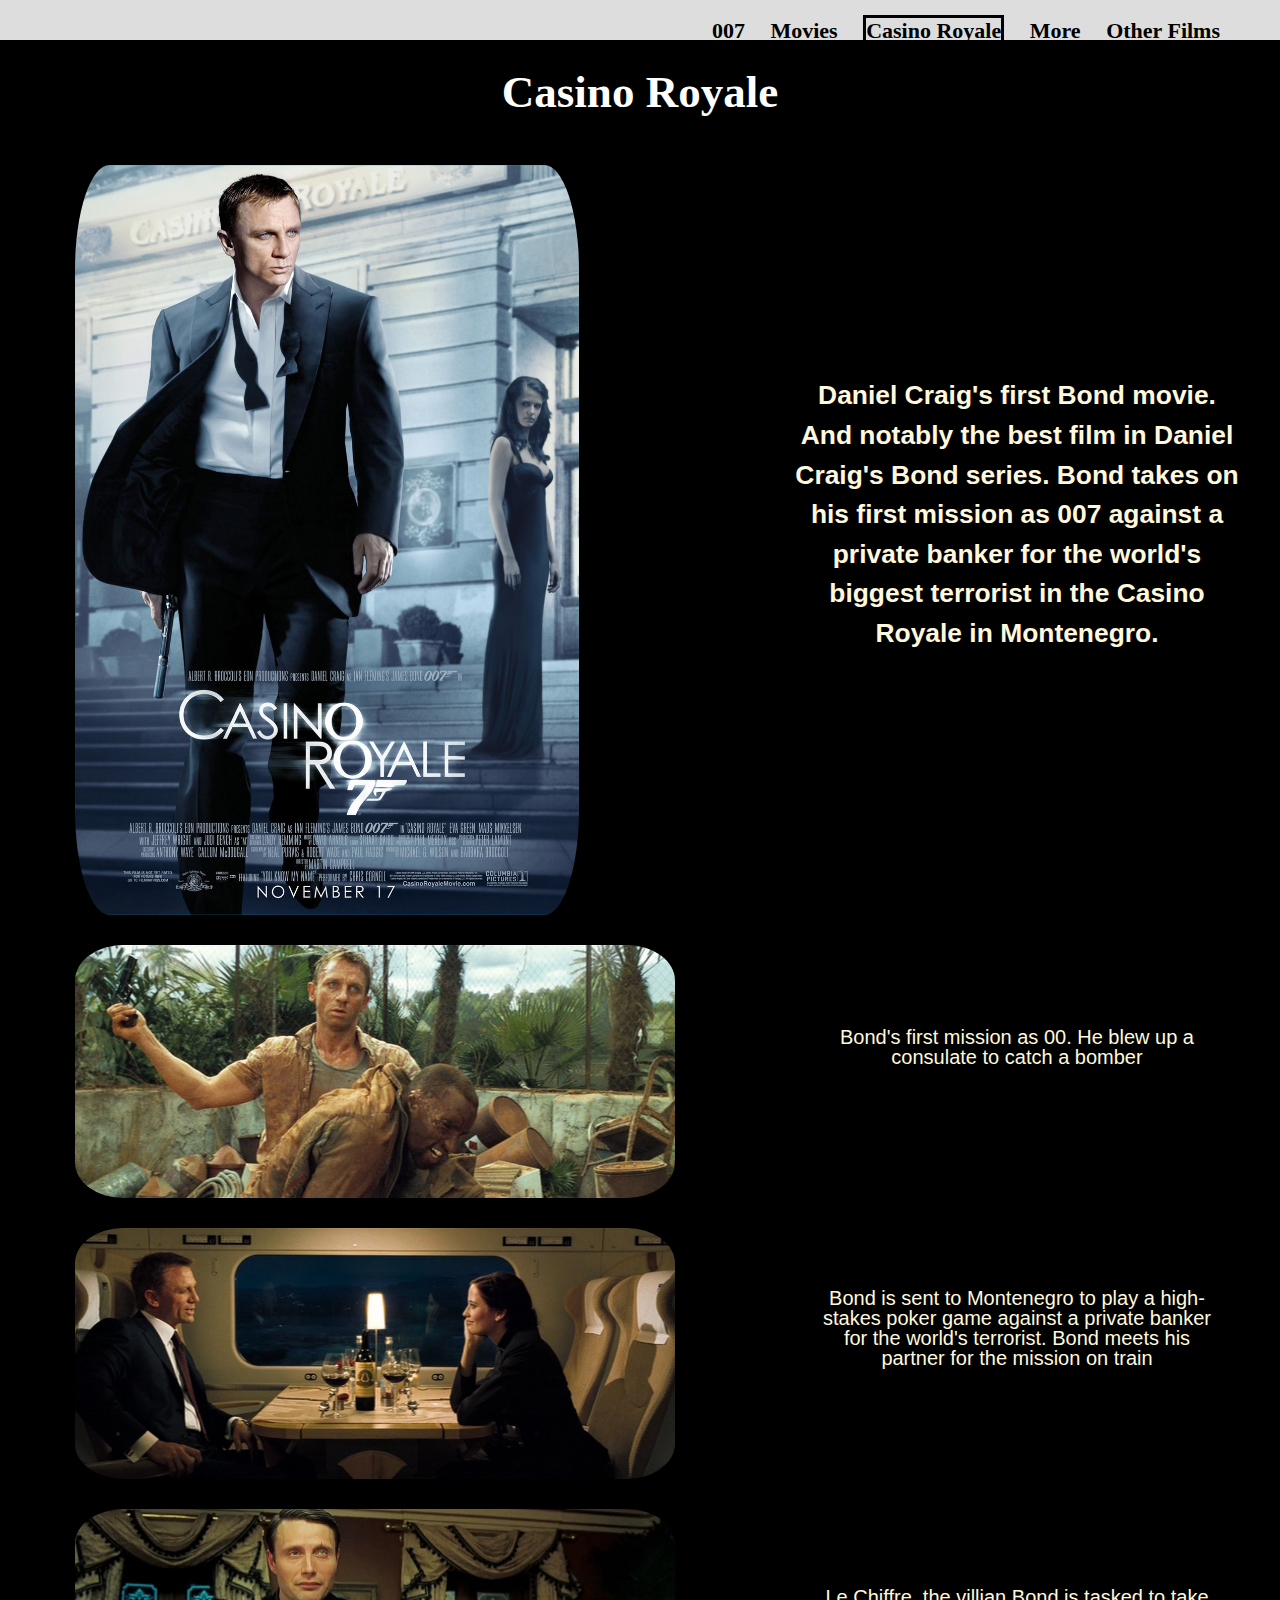
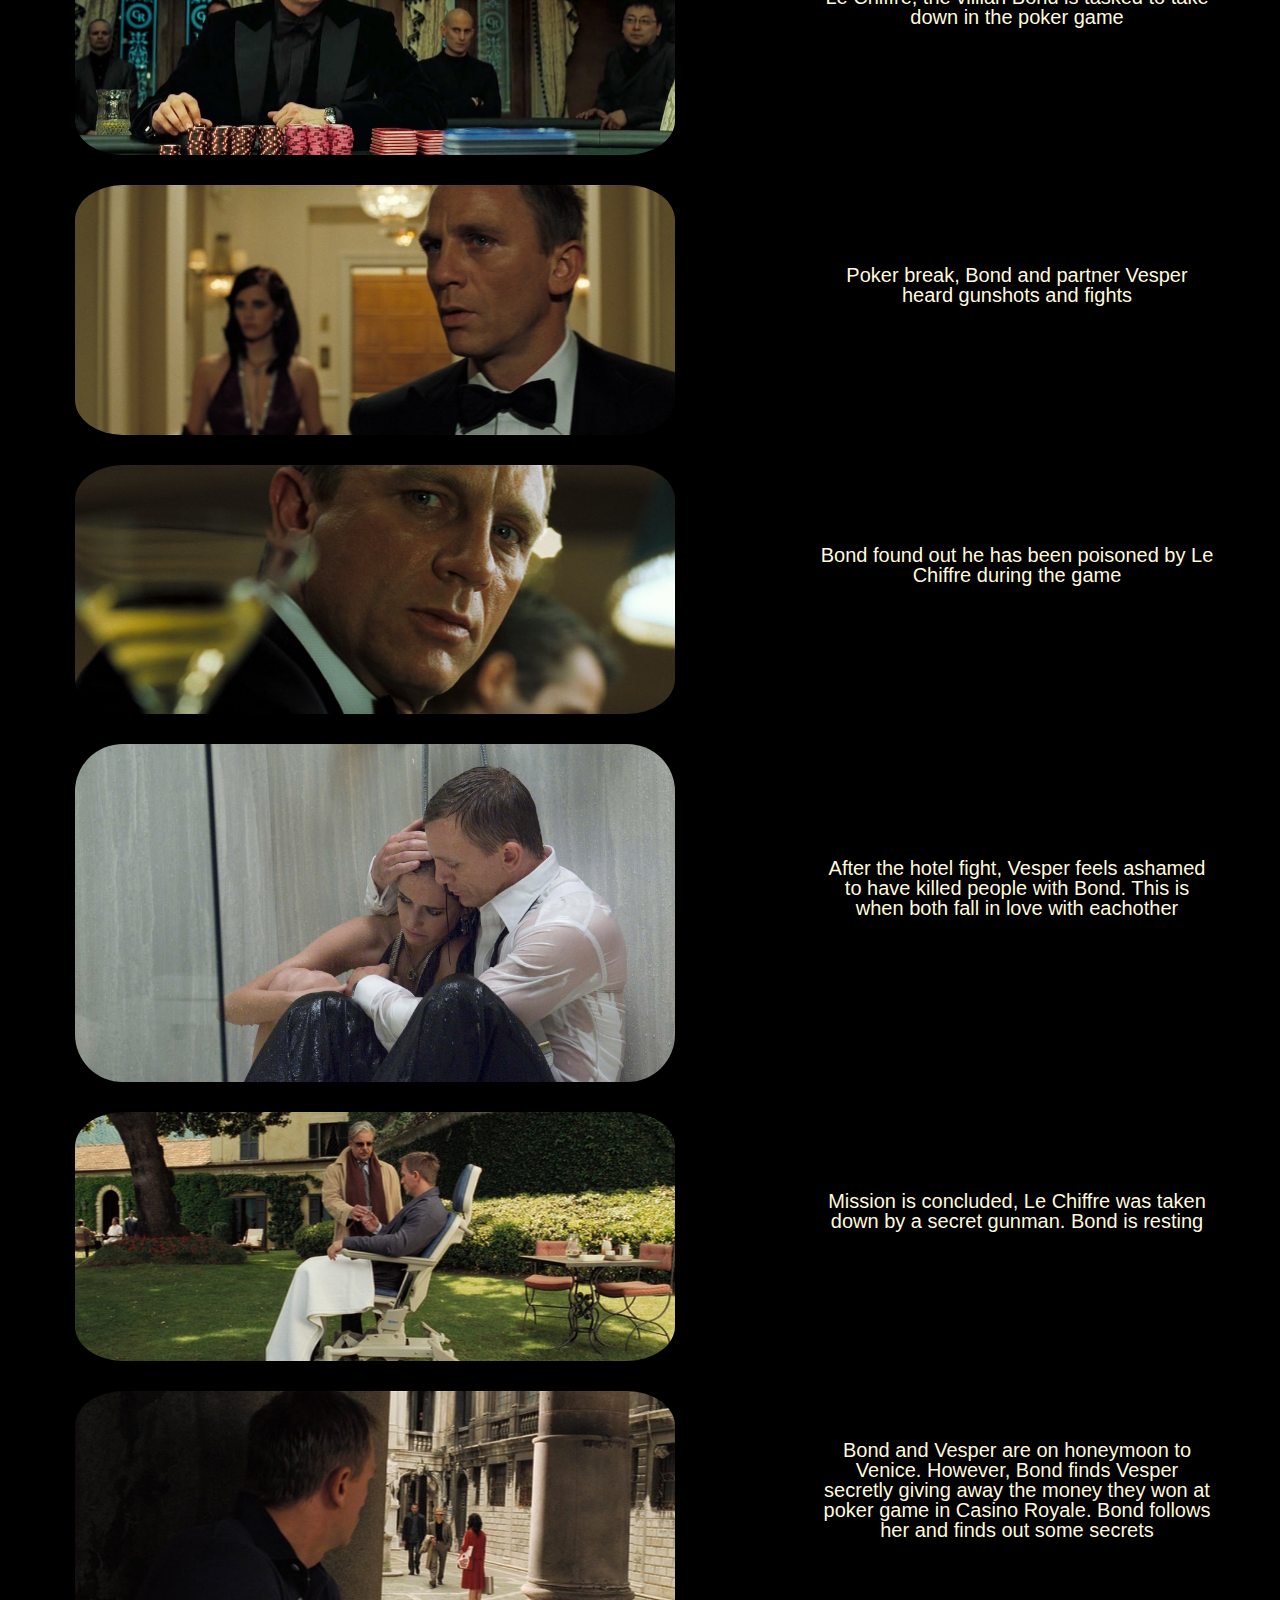
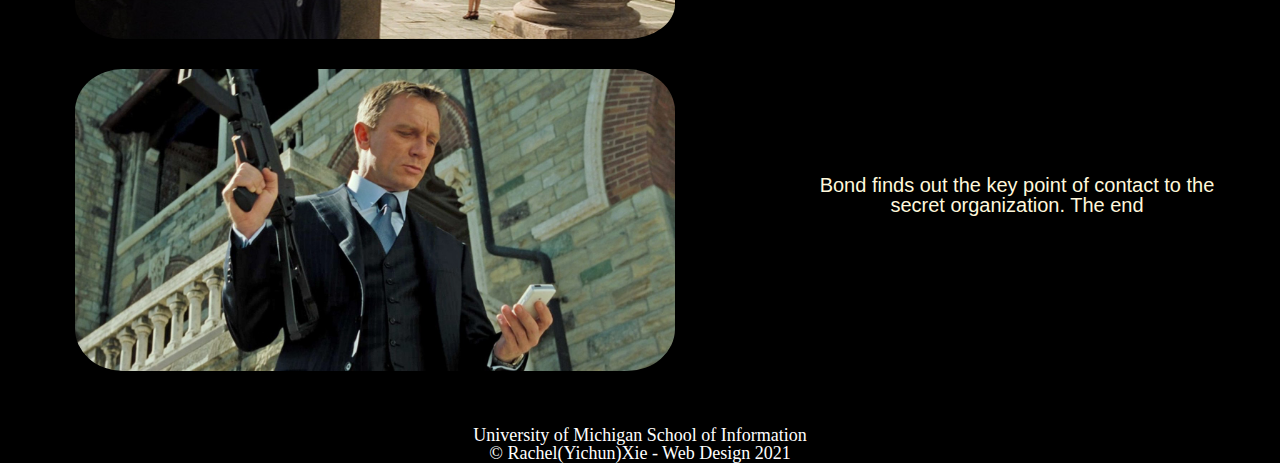
==== commit 14a3957f: "finish" ====
--- a/casinoroyal.html
+++ b/casinoroyal.html
@@ -36,27 +36,27 @@
     <div class="scene" class="parallax"> 
         
           <img src="images/haibao.png" alt="man in suit with a gun" > </img>
-          <h2><p id="para">Daniel Craig's first Bond movie. And notably the best film in Daniel Craig's Bond series. Bond takes on his first mission as 007 against a private banker for the world's biggest terrorist in the Casino Royale in Montenegro. </p></h2>
+          <h2><p class="para">Daniel Craig's first Bond movie. And notably the best film in Daniel Craig's Bond series. Bond takes on his first mission as 007 against a private banker for the world's biggest terrorist in the Casino Royale in Montenegro. </p></h2>
       
           
           <img src="images/gun.png" alt="man held another man by his neck with a gun"></img>
-          <p id="para">Bond's first mission as 00. He blew up a consulate to catch a bomber</p>
+          <p class="para">Bond's first mission as 00. He blew up a consulate to catch a bomber</p>
           <img   src="images/firstvesper.png" alt="man and woman on the train with wine" />
-          <p id="para">Bond is sent to Montenegro to play a high-stakes poker game against a private banker for the world's terrorist. Bond meets his partner for the mission on train</p>
+          <p class="para">Bond is sent to Montenegro to play a high-stakes poker game against a private banker for the world's terrorist. Bond meets his partner for the mission on train</p>
           <img  src="images/lechieff.png" alt="villain at the poker table in casino" />
-          <p id="para">Le Chiffre, the villian Bond is tasked to take down in the poker game</p>
+          <p class="para">Le Chiffre, the villian Bond is tasked to take down in the poker game</p>
           <img  src="images/hotel1.png" alt="man and woman in frame shocked" />
-          <p id="para">Poker break, Bond and partner Vesper heard gunshots and fights</p>
+          <p class="para">Poker break, Bond and partner Vesper heard gunshots and fights</p>
           <img  src="images/poison.png" alt="man found out poison in his drink" />
-          <p id="para">Bond found out he has been poisoned by Le Chiffre during the game</p>
+          <p class="para">Bond found out he has been poisoned by Le Chiffre during the game</p>
           <img  src="images/vesperbond.png" alt="man hold crying woman in shower" />
-          <p id="para">After the hotel fight, Vesper feels ashamed to have killed people with Bond. This is when both fall in love with eachother</p>
+          <p class="para">After the hotel fight, Vesper feels ashamed to have killed people with Bond. This is when both fall in love with eachother</p>
           <img  src="images/rest1.png" alt="007 resting beside the lake, a friend is vising" />
-          <p id="para">Mission is concluded, Le Chiffre was taken down by a secret gunman. Bond is resting </p>
+          <p class="para">Mission is concluded, Le Chiffre was taken down by a secret gunman. Bond is resting </p>
           <img  src="images/vesperbetray.png" alt="woman in secret trade deal with enemies, 007 finds out" />
-          <p id="para">Bond and Vesper are on honeymoon to Venice. However, Bond finds Vesper secretly giving away the money they won at poker game in Casino Royale. Bond follows her and finds out some secrets</p>
+          <p class="para">Bond and Vesper are on honeymoon to Venice. However, Bond finds Vesper secretly giving away the money they won at poker game in Casino Royale. Bond follows her and finds out some secrets</p>
           <img  src="images/final.png" alt="007 in suit holding a shotgun with a phone in hand" />
-          <p id="para">Bond finds out the key point of contact to the secret organization. The end</p>
+          <p class="para">Bond finds out the key point of contact to the secret organization. The end</p>
           
          
     </div>
--- a/css/style.css
+++ b/css/style.css
@@ -329,7 +329,7 @@
     
 }
 
-#para{
+.para{
 
   color:cornsilk;
   font-family: sans-serif;
